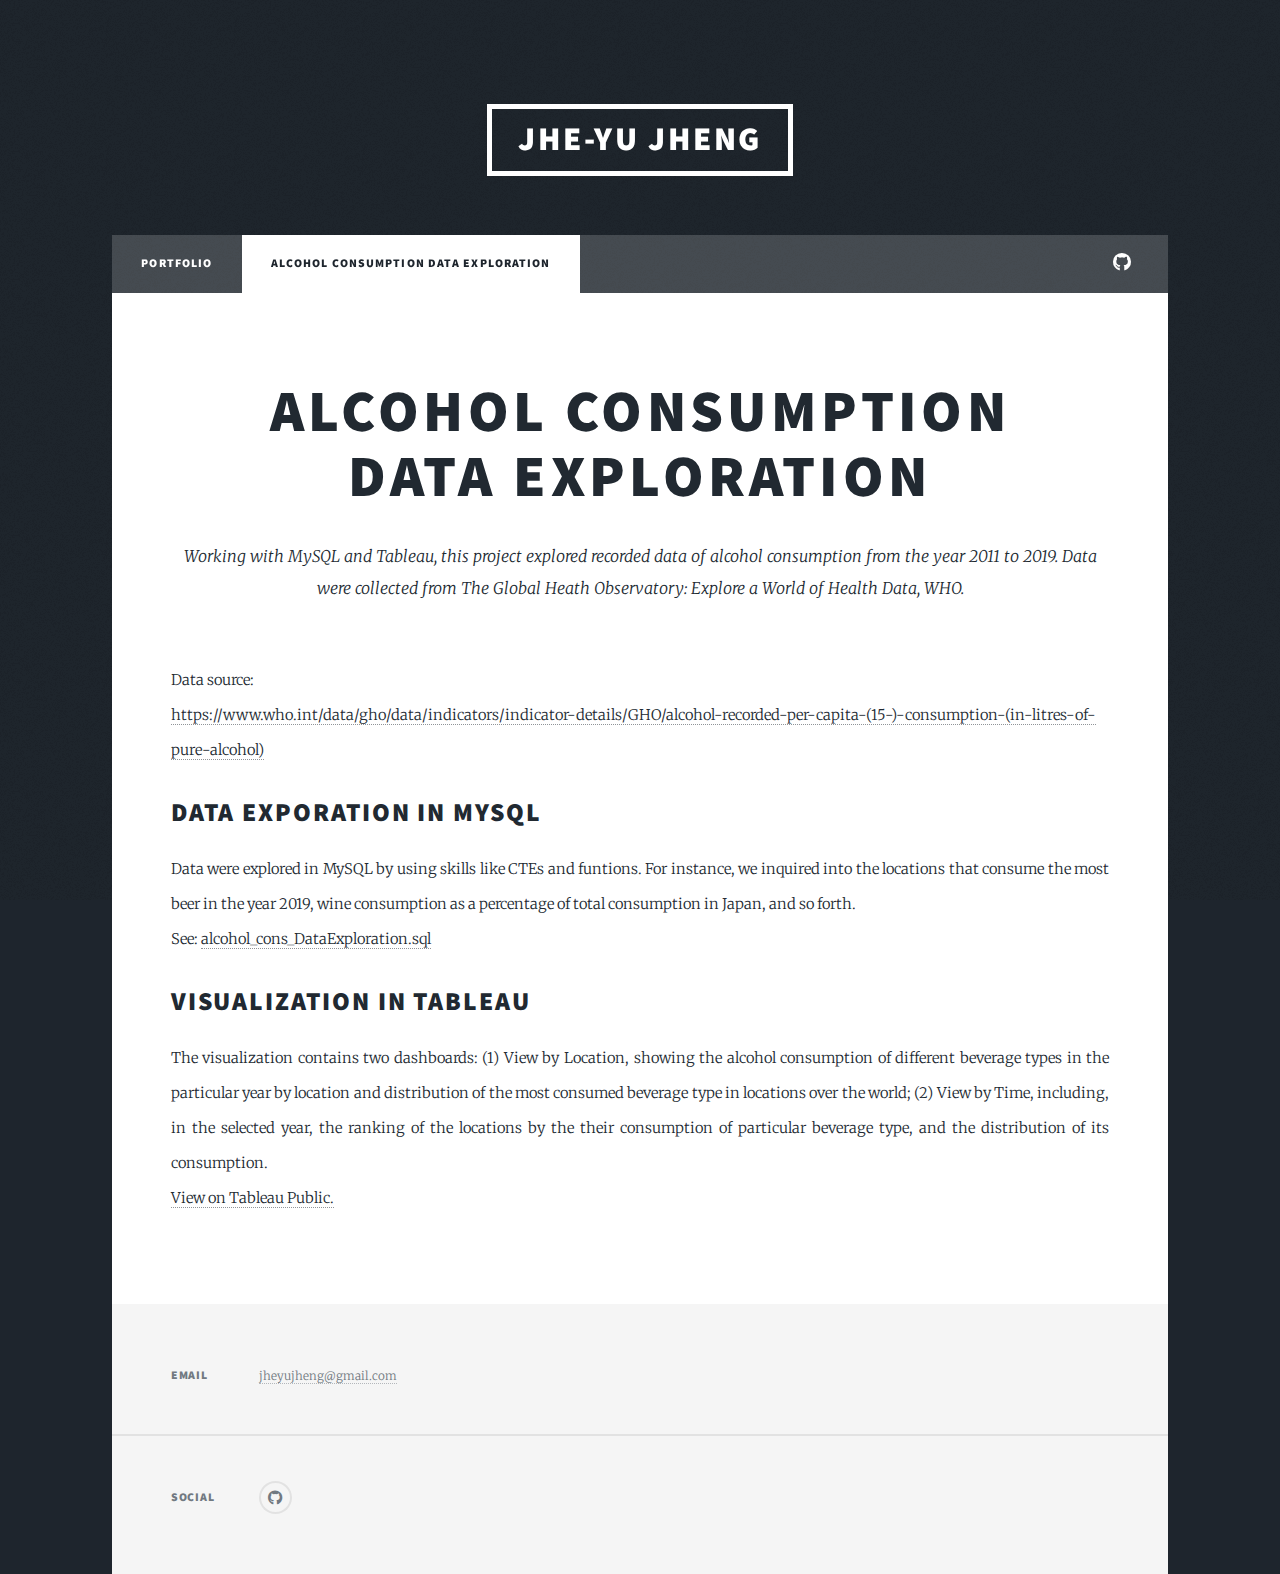
==== alcohol_cons.html @ 14461695 "Add files via upload" ====
<!DOCTYPE HTML>
<!--
	Massively by HTML5 UP
	html5up.net | @ajlkn
	Free for personal and commercial use under the CCA 3.0 license (html5up.net/license)
-->
<html>
	<head>
		<title>Alcohol Consumption Data Exploration</title>
		<meta charset="utf-8" />
		<meta name="viewport" content="width=device-width, initial-scale=1, user-scalable=no" />
		<link rel="stylesheet" href="assets/css/main.css" />
		<noscript><link rel="stylesheet" href="assets/css/noscript.css" /></noscript>
	</head>
	<body class="is-preload">

		<!-- Wrapper -->
			<div id="wrapper">

				<!-- Header -->
					<header id="header">
						<a href="index.html" class="logo">Jhe-Yu Jheng</a>
					</header>

				<!-- Nav -->
					<nav id="nav">
						<ul class="links">
							<li><a href="index.html">Portfolio</a></li>
							<li class="active"><a>Alcohol Consumption Data Exploration</a></li>
						</ul>
						<ul class="icons">
							<li><a href="https://github.com/JerryJheng" class="icon brands fa-github"><span class="label">GitHub</span></a></li>
						</ul>
					</nav>

				<!-- Main -->
					<div id="main">

						<!-- Post -->
							<section class="post">
								<header class="major">
									<h1>Alcohol Consumption<br />
									Data Exploration</h1>
									<p>Working with MySQL and Tableau, this project explored recorded data of alcohol consumption from the year 2011 to 2019.
										Data were collected from The Global Heath Observatory: Explore a World of Health Data, WHO.
									</p>
								</header>
<!-- 								<div class="image main"><img src="images/alcohol_cons/tfla.jpg" alt="" /></div> -->
								<p>
								Data source:<br/> <a href="https://www.who.int/data/gho/data/indicators/indicator-details/GHO/alcohol-recorded-per-capita-(15-)-consumption-(in-litres-of-pure-alcohol)">https://www.who.int/data/gho/data/indicators/indicator-details/GHO/alcohol-recorded-per-capita-(15-)-consumption-(in-litres-of-pure-alcohol)</a></p>
								<h2>Data Exporation in MySQL</h2>
								<p>Data were explored in MySQL by using skills like CTEs and funtions.
									For instance, we inquired into the locations that consume the most beer in the year 2019,
									wine consumption as a percentage of total consumption in Japan, and so forth.<br/>
									See: <a href="https://github.com/JerryJheng/portfolio/blob/main/alcohol_cons_DataExploration.sql">alcohol_cons_DataExploration.sql</a></p>
								<h2>Visualization in Tableau</h2>
								<p>The visualization contains two dashboards: (1) View by Location, showing the alcohol consumption of different beverage types in the particular year by location and distribution of the most consumed beverage type in locations over the world; (2) View by Time, including, in the selected year, the ranking of the locations by the their consumption of particular beverage type, and the distribution of its consumption.<br/>
								<a href="https://public.tableau.com/views/AlcoholConsumptionDataExploration/AlcoholConsumptionByLocation?:language=zh-TW&:display_count=n&:origin=viz_share_link">View on Tableau Public.</a></p>
									
								<div class='tableauPlaceholder' id='viz1659252611227' style='position: relative'><noscript><a href='#'><img alt='    Alcohol, Total per Capita Consumption (in litres of pure alcohol) By Location ' src='https:&#47;&#47;public.tableau.com&#47;static&#47;images&#47;Al&#47;AlcoholConsumptionDataExploration&#47;AlcoholConsumptionByLocation&#47;1_rss.png' style='border: none' /></a></noscript><object class='tableauViz'  style='display:none;'><param name='host_url' value='https%3A%2F%2Fpublic.tableau.com%2F' /> <param name='embed_code_version' value='3' /> <param name='site_root' value='' /><param name='name' value='AlcoholConsumptionDataExploration&#47;AlcoholConsumptionByLocation' /><param name='tabs' value='no' /><param name='toolbar' value='yes' /><param name='static_image' value='https:&#47;&#47;public.tableau.com&#47;static&#47;images&#47;Al&#47;AlcoholConsumptionDataExploration&#47;AlcoholConsumptionByLocation&#47;1.png' /> <param name='animate_transition' value='yes' /><param name='display_static_image' value='yes' /><param name='display_spinner' value='yes' /><param name='display_overlay' value='yes' /><param name='display_count' value='yes' /><param name='language' value='zh-TW' /></object></div>                <script type='text/javascript'>                    var divElement = document.getElementById('viz1659252611227');                    var vizElement = divElement.getElementsByTagName('object')[0];                    vizElement.style.width='100%';vizElement.style.height=(divElement.offsetWidth*0.75)+'px';                    var scriptElement = document.createElement('script');                    scriptElement.src = 'https://public.tableau.com/javascripts/api/viz_v1.js';                    vizElement.parentNode.insertBefore(scriptElement, vizElement);                </script>
									
							</section>

					</div>

				<!-- Footer -->
					<footer id="footer">
						<section class="split contact">
							<section>
								<h3>Email</h3>
								<p><a>jheyujheng@gmail.com</a></p>
							</section>
							<section>
								<h3>Social</h3>
								<ul class="icons alt">
									<li><a href="https://github.com/JerryJheng" class="icon brands alt fa-github"><span class="label">GitHub</span></a></li>
								</ul>
							</section>
						</section>
					</footer>

				<!-- Copyright -->
<!-- 					<div id="copyright">
						<ul><li>&copy; Untitled</li><li>Design: <a href="https://html5up.net">HTML5 UP</a></li></ul>
					</div> -->

			</div>

		<!-- Scripts -->
			<script src="assets/js/jquery.min.js"></script>
			<script src="assets/js/jquery.scrollex.min.js"></script>
			<script src="assets/js/jquery.scrolly.min.js"></script>
			<script src="assets/js/browser.min.js"></script>
			<script src="assets/js/breakpoints.min.js"></script>
			<script src="assets/js/util.js"></script>
			<script src="assets/js/main.js"></script>

	</body>
</html>
---- assets/css/main.css ----
@import url(fontawesome-all.min.css);
@import url("https://fonts.googleapis.com/css?family=Merriweather:300,700,300italic,700italic|Source+Sans+Pro:900");

/*
	Massively by HTML5 UP
	html5up.net | @ajlkn
	Free for personal and commercial use under the CCA 3.0 license (html5up.net/license)
*/

html, body, div, span, applet, object,
iframe, h1, h2, h3, h4, h5, h6, p, blockquote,
pre, a, abbr, acronym, address, big, cite,
code, del, dfn, em, img, ins, kbd, q, s, samp,
small, strike, strong, sub, sup, tt, var, b,
u, i, center, dl, dt, dd, ol, ul, li, fieldset,
form, label, legend, table, caption, tbody,
tfoot, thead, tr, th, td, article, aside,
canvas, details, embed, figure, figcaption,
footer, header, hgroup, menu, nav, output, ruby,
section, summary, time, mark, audio, video {
	margin: 0;
	padding: 0;
	border: 0;
	font-size: 100%;
	font: inherit;
	vertical-align: baseline;}

article, aside, details, figcaption, figure,
footer, header, hgroup, menu, nav, section {
	display: block;}

body {
	line-height: 1;
}

ol, ul {
	list-style: none;
}

blockquote, q {
	quotes: none;
}

	blockquote:before, blockquote:after, q:before, q:after {
		content: '';
		content: none;
	}

table {
	border-collapse: collapse;
	border-spacing: 0;
}

body {
	-webkit-text-size-adjust: none;
}

mark {
	background-color: transparent;
	color: inherit;
}

input::-moz-focus-inner {
	border: 0;
	padding: 0;
}

input, select, textarea {
	-moz-appearance: none;
	-webkit-appearance: none;
	-ms-appearance: none;
	appearance: none;
}

/* Basic */

	@-ms-viewport {
		width: device-width;
	}

	body {
		-ms-overflow-style: scrollbar;
	}

	@media screen and (max-width: 480px) {

		html, body {
			min-width: 320px;
		}

	}

	html {
		box-sizing: border-box;
	}

	*, *:before, *:after {
		box-sizing: inherit;
	}

	body {
		background-color: #1e252d;
	}

		body.is-preload *, body.is-preload *:before, body.is-preload *:after {
			-moz-animation: none !important;
			-webkit-animation: none !important;
			-ms-animation: none !important;
			animation: none !important;
			-moz-transition: none !important;
			-webkit-transition: none !important;
			-ms-transition: none !important;
			transition: none !important;
		}

/* Type */

	html {
		font-size: 16pt;
	}

		@media screen and (max-width: 1680px) {

			html {
				font-size: 12pt;
			}

		}

		@media screen and (max-width: 1280px) {

			html {
				font-size: 11pt;
			}

		}

		@media screen and (max-width: 360px) {

			html {
				font-size: 10pt;
			}

		}

	body {
		color: #212931;
	}

	body, input, select, textarea {
		font-family: "Merriweather", Georgia, serif;
		font-weight: 300;
		font-size: 1rem;
		line-height: 2.375;
	}

	a {
		-moz-transition: color 0.2s ease-in-out, background-color 0.2s ease-in-out, border-color 0.2s ease-in-out, box-shadow 0.2s ease-in-out;
		-webkit-transition: color 0.2s ease-in-out, background-color 0.2s ease-in-out, border-color 0.2s ease-in-out, box-shadow 0.2s ease-in-out;
		-ms-transition: color 0.2s ease-in-out, background-color 0.2s ease-in-out, border-color 0.2s ease-in-out, box-shadow 0.2s ease-in-out;
		transition: color 0.2s ease-in-out, background-color 0.2s ease-in-out, border-color 0.2s ease-in-out, box-shadow 0.2s ease-in-out;
		border-bottom: dotted 1px;
		text-decoration: none;
	}

		a:hover {
			border-bottom-color: transparent;
		}

	strong, b {
		font-weight: 600;
	}

	em, i {
		font-style: italic;
	}

	p {
		text-align: justify;
		margin: 0 0 2rem 0;
	}

	h1, h2, h3, h4, h5, h6 {
		font-family: "Source Sans Pro", Helvetica, sans-serif;
		font-weight: 900;
		line-height: 1.5;
		letter-spacing: 0.075em;
		text-transform: uppercase;
		margin: 0 0 1rem 0;
	}

		h1 a, h2 a, h3 a, h4 a, h5 a, h6 a {
			border-bottom: 0;
			color: inherit;
			text-decoration: none;
		}

	h1 {
		font-size: 4rem;
		line-height: 1.1;
		margin: 0 0 2rem 0;
	}

	h2 {
		font-size: 1.75rem;
		line-height: 1.3;
		margin: 0 0 1.5rem 0;
	}

	h3 {
		font-size: 1.25rem;
		margin: 0 0 1.5rem 0;
	}

	h4 {
		font-size: 1rem;
	}

	h5 {
		font-size: 0.9rem;
	}

	h6 {
		font-size: 0.8rem;
	}

	sub {
		font-size: 0.8rem;
		position: relative;
		top: 0.5rem;
	}

	sup {
		font-size: 0.8rem;
		position: relative;
		top: -0.5rem;
	}

	blockquote {
		border-left: solid 4px;
		font-style: italic;
		margin: 0 0 2rem 0;
		padding: 0.5rem 0 0.5rem 2rem;
	}

	code {
		border: solid 2px;
		font-family: "Courier New", monospace;
		font-size: 0.9rem;
		margin: 0 0.25rem;
		padding: 0.25rem 0.65rem;
	}

	pre {
		-webkit-overflow-scrolling: touch;
		font-family: "Courier New", monospace;
		font-size: 0.9rem;
		margin: 0 0 2rem 0;
	}

		pre code {
			display: block;
			line-height: 1.75;
			padding: 1rem 1.5rem;
			overflow-x: auto;
		}

	hr {
		border: 0;
		border-bottom: solid 2px;
		margin: 3rem 0;
	}

		hr.major {
			margin: 5rem 0;
		}

	.align-left {
		text-align: left;
	}

	.align-center {
		text-align: center;
	}

	.align-right {
		text-align: right;
	}

	input, select, textarea {
		color: #212931;
	}

	a {
		color: #212931;
		border-bottom-color: rgba(33, 41, 49, 0.5);
	}

		a:hover {
			border-bottom-color: transparent;
			color: #18bfef !important;
		}

	strong, b {
		color: #212931;
	}

	h1, h2, h3, h4, h5, h6 {
		color: #212931;
	}

	blockquote {
		border-left-color: #eeeeee;
	}

	code {
		background: rgba(220, 220, 220, 0.25);
		border-color: #eeeeee;
	}

	hr {
		border-bottom-color: #eeeeee;
	}

/* Row */

	.row {
		display: flex;
		flex-wrap: wrap;
		box-sizing: border-box;
		align-items: stretch;
	}

		.row > * {
			box-sizing: border-box;
		}

		.row.gtr-uniform > * > :last-child {
			margin-bottom: 0;
		}

		.row.aln-left {
			justify-content: flex-start;
		}

		.row.aln-center {
			justify-content: center;
		}

		.row.aln-right {
			justify-content: flex-end;
		}

		.row.aln-top {
			align-items: flex-start;
		}

		.row.aln-middle {
			align-items: center;
		}

		.row.aln-bottom {
			align-items: flex-end;
		}

		.row > .imp {
			order: -1;
		}

		.row > .col-1 {
			width: 8.33333%;
		}

		.row > .off-1 {
			margin-left: 8.33333%;
		}

		.row > .col-2 {
			width: 16.66667%;
		}

		.row > .off-2 {
			margin-left: 16.66667%;
		}

		.row > .col-3 {
			width: 25%;
		}

		.row > .off-3 {
			margin-left: 25%;
		}

		.row > .col-4 {
			width: 33.33333%;
		}

		.row > .off-4 {
			margin-left: 33.33333%;
		}

		.row > .col-5 {
			width: 41.66667%;
		}

		.row > .off-5 {
			margin-left: 41.66667%;
		}

		.row > .col-6 {
			width: 50%;
		}

		.row > .off-6 {
			margin-left: 50%;
		}

		.row > .col-7 {
			width: 58.33333%;
		}

		.row > .off-7 {
			margin-left: 58.33333%;
		}

		.row > .col-8 {
			width: 66.66667%;
		}

		.row > .off-8 {
			margin-left: 66.66667%;
		}

		.row > .col-9 {
			width: 75%;
		}

		.row > .off-9 {
			margin-left: 75%;
		}

		.row > .col-10 {
			width: 83.33333%;
		}

		.row > .off-10 {
			margin-left: 83.33333%;
		}

		.row > .col-11 {
			width: 91.66667%;
		}

		.row > .off-11 {
			margin-left: 91.66667%;
		}

		.row > .col-12 {
			width: 100%;
		}

		.row > .off-12 {
			margin-left: 100%;
		}

		.row.gtr-0 {
			margin-top: 0;
			margin-left: 0rem;
		}

			.row.gtr-0 > * {
				padding: 0 0 0 0rem;
			}

			.row.gtr-0.gtr-uniform {
				margin-top: 0rem;
			}

				.row.gtr-0.gtr-uniform > * {
					padding-top: 0rem;
				}

		.row.gtr-25 {
			margin-top: 0;
			margin-left: -0.375rem;
		}

			.row.gtr-25 > * {
				padding: 0 0 0 0.375rem;
			}

			.row.gtr-25.gtr-uniform {
				margin-top: -0.375rem;
			}

				.row.gtr-25.gtr-uniform > * {
					padding-top: 0.375rem;
				}

		.row.gtr-50 {
			margin-top: 0;
			margin-left: -0.75rem;
		}

			.row.gtr-50 > * {
				padding: 0 0 0 0.75rem;
			}

			.row.gtr-50.gtr-uniform {
				margin-top: -0.75rem;
			}

				.row.gtr-50.gtr-uniform > * {
					padding-top: 0.75rem;
				}

		.row {
			margin-top: 0;
			margin-left: -1.5rem;
		}

			.row > * {
				padding: 0 0 0 1.5rem;
			}

			.row.gtr-uniform {
				margin-top: -1.5rem;
			}

				.row.gtr-uniform > * {
					padding-top: 1.5rem;
				}

		.row.gtr-150 {
			margin-top: 0;
			margin-left: -2.25rem;
		}

			.row.gtr-150 > * {
				padding: 0 0 0 2.25rem;
			}

			.row.gtr-150.gtr-uniform {
				margin-top: -2.25rem;
			}

				.row.gtr-150.gtr-uniform > * {
					padding-top: 2.25rem;
				}

		.row.gtr-200 {
			margin-top: 0;
			margin-left: -3rem;
		}

			.row.gtr-200 > * {
				padding: 0 0 0 3rem;
			}

			.row.gtr-200.gtr-uniform {
				margin-top: -3rem;
			}

				.row.gtr-200.gtr-uniform > * {
					padding-top: 3rem;
				}

		@media screen and (max-width: 1680px) {

			.row {
				display: flex;
				flex-wrap: wrap;
				box-sizing: border-box;
				align-items: stretch;
			}

				.row > * {
					box-sizing: border-box;
				}

				.row.gtr-uniform > * > :last-child {
					margin-bottom: 0;
				}

				.row.aln-left {
					justify-content: flex-start;
				}

				.row.aln-center {
					justify-content: center;
				}

				.row.aln-right {
					justify-content: flex-end;
				}

				.row.aln-top {
					align-items: flex-start;
				}

				.row.aln-middle {
					align-items: center;
				}

				.row.aln-bottom {
					align-items: flex-end;
				}

				.row > .imp-xlarge {
					order: -1;
				}

				.row > .col-1-xlarge {
					width: 8.33333%;
				}

				.row > .off-1-xlarge {
					margin-left: 8.33333%;
				}

				.row > .col-2-xlarge {
					width: 16.66667%;
				}

				.row > .off-2-xlarge {
					margin-left: 16.66667%;
				}

				.row > .col-3-xlarge {
					width: 25%;
				}

				.row > .off-3-xlarge {
					margin-left: 25%;
				}

				.row > .col-4-xlarge {
					width: 33.33333%;
				}

				.row > .off-4-xlarge {
					margin-left: 33.33333%;
				}

				.row > .col-5-xlarge {
					width: 41.66667%;
				}

				.row > .off-5-xlarge {
					margin-left: 41.66667%;
				}

				.row > .col-6-xlarge {
					width: 50%;
				}

				.row > .off-6-xlarge {
					margin-left: 50%;
				}

				.row > .col-7-xlarge {
					width: 58.33333%;
				}

				.row > .off-7-xlarge {
					margin-left: 58.33333%;
				}

				.row > .col-8-xlarge {
					width: 66.66667%;
				}

				.row > .off-8-xlarge {
					margin-left: 66.66667%;
				}

				.row > .col-9-xlarge {
					width: 75%;
				}

				.row > .off-9-xlarge {
					margin-left: 75%;
				}

				.row > .col-10-xlarge {
					width: 83.33333%;
				}

				.row > .off-10-xlarge {
					margin-left: 83.33333%;
				}

				.row > .col-11-xlarge {
					width: 91.66667%;
				}

				.row > .off-11-xlarge {
					margin-left: 91.66667%;
				}

				.row > .col-12-xlarge {
					width: 100%;
				}

				.row > .off-12-xlarge {
					margin-left: 100%;
				}

				.row.gtr-0 {
					margin-top: 0;
					margin-left: 0rem;
				}

					.row.gtr-0 > * {
						padding: 0 0 0 0rem;
					}

					.row.gtr-0.gtr-uniform {
						margin-top: 0rem;
					}

						.row.gtr-0.gtr-uniform > * {
							padding-top: 0rem;
						}

				.row.gtr-25 {
					margin-top: 0;
					margin-left: -0.375rem;
				}

					.row.gtr-25 > * {
						padding: 0 0 0 0.375rem;
					}

					.row.gtr-25.gtr-uniform {
						margin-top: -0.375rem;
					}

						.row.gtr-25.gtr-uniform > * {
							padding-top: 0.375rem;
						}

				.row.gtr-50 {
					margin-top: 0;
					margin-left: -0.75rem;
				}

					.row.gtr-50 > * {
						padding: 0 0 0 0.75rem;
					}

					.row.gtr-50.gtr-uniform {
						margin-top: -0.75rem;
					}

						.row.gtr-50.gtr-uniform > * {
							padding-top: 0.75rem;
						}

				.row {
					margin-top: 0;
					margin-left: -1.5rem;
				}

					.row > * {
						padding: 0 0 0 1.5rem;
					}

					.row.gtr-uniform {
						margin-top: -1.5rem;
					}

						.row.gtr-uniform > * {
							padding-top: 1.5rem;
						}

				.row.gtr-150 {
					margin-top: 0;
					margin-left: -2.25rem;
				}

					.row.gtr-150 > * {
						padding: 0 0 0 2.25rem;
					}

					.row.gtr-150.gtr-uniform {
						margin-top: -2.25rem;
					}

						.row.gtr-150.gtr-uniform > * {
							padding-top: 2.25rem;
						}

				.row.gtr-200 {
					margin-top: 0;
					margin-left: -3rem;
				}

					.row.gtr-200 > * {
						padding: 0 0 0 3rem;
					}

					.row.gtr-200.gtr-uniform {
						margin-top: -3rem;
					}

						.row.gtr-200.gtr-uniform > * {
							padding-top: 3rem;
						}

		}

		@media screen and (max-width: 1280px) {

			.row {
				display: flex;
				flex-wrap: wrap;
				box-sizing: border-box;
				align-items: stretch;
			}

				.row > * {
					box-sizing: border-box;
				}

				.row.gtr-uniform > * > :last-child {
					margin-bottom: 0;
				}

				.row.aln-left {
					justify-content: flex-start;
				}

				.row.aln-center {
					justify-content: center;
				}

				.row.aln-right {
					justify-content: flex-end;
				}

				.row.aln-top {
					align-items: flex-start;
				}

				.row.aln-middle {
					align-items: center;
				}

				.row.aln-bottom {
					align-items: flex-end;
				}

				.row > .imp-large {
					order: -1;
				}

				.row > .col-1-large {
					width: 8.33333%;
				}

				.row > .off-1-large {
					margin-left: 8.33333%;
				}

				.row > .col-2-large {
					width: 16.66667%;
				}

				.row > .off-2-large {
					margin-left: 16.66667%;
				}

				.row > .col-3-large {
					width: 25%;
				}

				.row > .off-3-large {
					margin-left: 25%;
				}

				.row > .col-4-large {
					width: 33.33333%;
				}

				.row > .off-4-large {
					margin-left: 33.33333%;
				}

				.row > .col-5-large {
					width: 41.66667%;
				}

				.row > .off-5-large {
					margin-left: 41.66667%;
				}

				.row > .col-6-large {
					width: 50%;
				}

				.row > .off-6-large {
					margin-left: 50%;
				}

				.row > .col-7-large {
					width: 58.33333%;
				}

				.row > .off-7-large {
					margin-left: 58.33333%;
				}

				.row > .col-8-large {
					width: 66.66667%;
				}

				.row > .off-8-large {
					margin-left: 66.66667%;
				}

				.row > .col-9-large {
					width: 75%;
				}

				.row > .off-9-large {
					margin-left: 75%;
				}

				.row > .col-10-large {
					width: 83.33333%;
				}

				.row > .off-10-large {
					margin-left: 83.33333%;
				}

				.row > .col-11-large {
					width: 91.66667%;
				}

				.row > .off-11-large {
					margin-left: 91.66667%;
				}

				.row > .col-12-large {
					width: 100%;
				}

				.row > .off-12-large {
					margin-left: 100%;
				}

				.row.gtr-0 {
					margin-top: 0;
					margin-left: 0rem;
				}

					.row.gtr-0 > * {
						padding: 0 0 0 0rem;
					}

					.row.gtr-0.gtr-uniform {
						margin-top: 0rem;
					}

						.row.gtr-0.gtr-uniform > * {
							padding-top: 0rem;
						}

				.row.gtr-25 {
					margin-top: 0;
					margin-left: -0.375rem;
				}

					.row.gtr-25 > * {
						padding: 0 0 0 0.375rem;
					}

					.row.gtr-25.gtr-uniform {
						margin-top: -0.375rem;
					}

						.row.gtr-25.gtr-uniform > * {
							padding-top: 0.375rem;
						}

				.row.gtr-50 {
					margin-top: 0;
					margin-left: -0.75rem;
				}

					.row.gtr-50 > * {
						padding: 0 0 0 0.75rem;
					}

					.row.gtr-50.gtr-uniform {
						margin-top: -0.75rem;
					}

						.row.gtr-50.gtr-uniform > * {
							padding-top: 0.75rem;
						}

				.row {
					margin-top: 0;
					margin-left: -1.5rem;
				}

					.row > * {
						padding: 0 0 0 1.5rem;
					}

					.row.gtr-uniform {
						margin-top: -1.5rem;
					}

						.row.gtr-uniform > * {
							padding-top: 1.5rem;
						}

				.row.gtr-150 {
					margin-top: 0;
					margin-left: -2.25rem;
				}

					.row.gtr-150 > * {
						padding: 0 0 0 2.25rem;
					}

					.row.gtr-150.gtr-uniform {
						margin-top: -2.25rem;
					}

						.row.gtr-150.gtr-uniform > * {
							padding-top: 2.25rem;
						}

				.row.gtr-200 {
					margin-top: 0;
					margin-left: -3rem;
				}

					.row.gtr-200 > * {
						padding: 0 0 0 3rem;
					}

					.row.gtr-200.gtr-uniform {
						margin-top: -3rem;
					}

						.row.gtr-200.gtr-uniform > * {
							padding-top: 3rem;
						}

		}

		@media screen and (max-width: 980px) {

			.row {
				display: flex;
				flex-wrap: wrap;
				box-sizing: border-box;
				align-items: stretch;
			}

				.row > * {
					box-sizing: border-box;
				}

				.row.gtr-uniform > * > :last-child {
					margin-bottom: 0;
				}

				.row.aln-left {
					justify-content: flex-start;
				}

				.row.aln-center {
					justify-content: center;
				}

				.row.aln-right {
					justify-content: flex-end;
				}

				.row.aln-top {
					align-items: flex-start;
				}

				.row.aln-middle {
					align-items: center;
				}

				.row.aln-bottom {
					align-items: flex-end;
				}

				.row > .imp-medium {
					order: -1;
				}

				.row > .col-1-medium {
					width: 8.33333%;
				}

				.row > .off-1-medium {
					margin-left: 8.33333%;
				}

				.row > .col-2-medium {
					width: 16.66667%;
				}

				.row > .off-2-medium {
					margin-left: 16.66667%;
				}

				.row > .col-3-medium {
					width: 25%;
				}

				.row > .off-3-medium {
					margin-left: 25%;
				}

				.row > .col-4-medium {
					width: 33.33333%;
				}

				.row > .off-4-medium {
					margin-left: 33.33333%;
				}

				.row > .col-5-medium {
					width: 41.66667%;
				}

				.row > .off-5-medium {
					margin-left: 41.66667%;
				}

				.row > .col-6-medium {
					width: 50%;
				}

				.row > .off-6-medium {
					margin-left: 50%;
				}

				.row > .col-7-medium {
					width: 58.33333%;
				}

				.row > .off-7-medium {
					margin-left: 58.33333%;
				}

				.row > .col-8-medium {
					width: 66.66667%;
				}

				.row > .off-8-medium {
					margin-left: 66.66667%;
				}

				.row > .col-9-medium {
					width: 75%;
				}

				.row > .off-9-medium {
					margin-left: 75%;
				}

				.row > .col-10-medium {
					width: 83.33333%;
				}

				.row > .off-10-medium {
					margin-left: 83.33333%;
				}

				.row > .col-11-medium {
					width: 91.66667%;
				}

				.row > .off-11-medium {
					margin-left: 91.66667%;
				}

				.row > .col-12-medium {
					width: 100%;
				}

				.row > .off-12-medium {
					margin-left: 100%;
				}

				.row.gtr-0 {
					margin-top: 0;
					margin-left: 0rem;
				}

					.row.gtr-0 > * {
						padding: 0 0 0 0rem;
					}

					.row.gtr-0.gtr-uniform {
						margin-top: 0rem;
					}

						.row.gtr-0.gtr-uniform > * {
							padding-top: 0rem;
						}

				.row.gtr-25 {
					margin-top: 0;
					margin-left: -0.375rem;
				}

					.row.gtr-25 > * {
						padding: 0 0 0 0.375rem;
					}

					.row.gtr-25.gtr-uniform {
						margin-top: -0.375rem;
					}

						.row.gtr-25.gtr-uniform > * {
							padding-top: 0.375rem;
						}

				.row.gtr-50 {
					margin-top: 0;
					margin-left: -0.75rem;
				}

					.row.gtr-50 > * {
						padding: 0 0 0 0.75rem;
					}

					.row.gtr-50.gtr-uniform {
						margin-top: -0.75rem;
					}

						.row.gtr-50.gtr-uniform > * {
							padding-top: 0.75rem;
						}

				.row {
					margin-top: 0;
					margin-left: -1.5rem;
				}

					.row > * {
						padding: 0 0 0 1.5rem;
					}

					.row.gtr-uniform {
						margin-top: -1.5rem;
					}

						.row.gtr-uniform > * {
							padding-top: 1.5rem;
						}

				.row.gtr-150 {
					margin-top: 0;
					margin-left: -2.25rem;
				}

					.row.gtr-150 > * {
						padding: 0 0 0 2.25rem;
					}

					.row.gtr-150.gtr-uniform {
						margin-top: -2.25rem;
					}

						.row.gtr-150.gtr-uniform > * {
							padding-top: 2.25rem;
						}

				.row.gtr-200 {
					margin-top: 0;
					margin-left: -3rem;
				}

					.row.gtr-200 > * {
						padding: 0 0 0 3rem;
					}

					.row.gtr-200.gtr-uniform {
						margin-top: -3rem;
					}

						.row.gtr-200.gtr-uniform > * {
							padding-top: 3rem;
						}

		}

		@media screen and (max-width: 736px) {

			.row {
				display: flex;
				flex-wrap: wrap;
				box-sizing: border-box;
				align-items: stretch;
			}

				.row > * {
					box-sizing: border-box;
				}

				.row.gtr-uniform > * > :last-child {
					margin-bottom: 0;
				}

				.row.aln-left {
					justify-content: flex-start;
				}

				.row.aln-center {
					justify-content: center;
				}

				.row.aln-right {
					justify-content: flex-end;
				}

				.row.aln-top {
					align-items: flex-start;
				}

				.row.aln-middle {
					align-items: center;
				}

				.row.aln-bottom {
					align-items: flex-end;
				}

				.row > .imp-small {
					order: -1;
				}

				.row > .col-1-small {
					width: 8.33333%;
				}

				.row > .off-1-small {
					margin-left: 8.33333%;
				}

				.row > .col-2-small {
					width: 16.66667%;
				}

				.row > .off-2-small {
					margin-left: 16.66667%;
				}

				.row > .col-3-small {
					width: 25%;
				}

				.row > .off-3-small {
					margin-left: 25%;
				}

				.row > .col-4-small {
					width: 33.33333%;
				}

				.row > .off-4-small {
					margin-left: 33.33333%;
				}

				.row > .col-5-small {
					width: 41.66667%;
				}

				.row > .off-5-small {
					margin-left: 41.66667%;
				}

				.row > .col-6-small {
					width: 50%;
				}

				.row > .off-6-small {
					margin-left: 50%;
				}

				.row > .col-7-small {
					width: 58.33333%;
				}

				.row > .off-7-small {
					margin-left: 58.33333%;
				}

				.row > .col-8-small {
					width: 66.66667%;
				}

				.row > .off-8-small {
					margin-left: 66.66667%;
				}

				.row > .col-9-small {
					width: 75%;
				}

				.row > .off-9-small {
					margin-left: 75%;
				}

				.row > .col-10-small {
					width: 83.33333%;
				}

				.row > .off-10-small {
					margin-left: 83.33333%;
				}

				.row > .col-11-small {
					width: 91.66667%;
				}

				.row > .off-11-small {
					margin-left: 91.66667%;
				}

				.row > .col-12-small {
					width: 100%;
				}

				.row > .off-12-small {
					margin-left: 100%;
				}

				.row.gtr-0 {
					margin-top: 0;
					margin-left: 0rem;
				}

					.row.gtr-0 > * {
						padding: 0 0 0 0rem;
					}

					.row.gtr-0.gtr-uniform {
						margin-top: 0rem;
					}

						.row.gtr-0.gtr-uniform > * {
							padding-top: 0rem;
						}

				.row.gtr-25 {
					margin-top: 0;
					margin-left: -0.375rem;
				}

					.row.gtr-25 > * {
						padding: 0 0 0 0.375rem;
					}

					.row.gtr-25.gtr-uniform {
						margin-top: -0.375rem;
					}

						.row.gtr-25.gtr-uniform > * {
							padding-top: 0.375rem;
						}

				.row.gtr-50 {
					margin-top: 0;
					margin-left: -0.75rem;
				}

					.row.gtr-50 > * {
						padding: 0 0 0 0.75rem;
					}

					.row.gtr-50.gtr-uniform {
						margin-top: -0.75rem;
					}

						.row.gtr-50.gtr-uniform > * {
							padding-top: 0.75rem;
						}

				.row {
					margin-top: 0;
					margin-left: -1.5rem;
				}

					.row > * {
						padding: 0 0 0 1.5rem;
					}

					.row.gtr-uniform {
						margin-top: -1.5rem;
					}

						.row.gtr-uniform > * {
							padding-top: 1.5rem;
						}

				.row.gtr-150 {
					margin-top: 0;
					margin-left: -2.25rem;
				}

					.row.gtr-150 > * {
						padding: 0 0 0 2.25rem;
					}

					.row.gtr-150.gtr-uniform {
						margin-top: -2.25rem;
					}

						.row.gtr-150.gtr-uniform > * {
							padding-top: 2.25rem;
						}

				.row.gtr-200 {
					margin-top: 0;
					margin-left: -3rem;
				}

					.row.gtr-200 > * {
						padding: 0 0 0 3rem;
					}

					.row.gtr-200.gtr-uniform {
						margin-top: -3rem;
					}

						.row.gtr-200.gtr-uniform > * {
							padding-top: 3rem;
						}

		}

		@media screen and (max-width: 480px) {

			.row {
				display: flex;
				flex-wrap: wrap;
				box-sizing: border-box;
				align-items: stretch;
			}

				.row > * {
					box-sizing: border-box;
				}

				.row.gtr-uniform > * > :last-child {
					margin-bottom: 0;
				}

				.row.aln-left {
					justify-content: flex-start;
				}

				.row.aln-center {
					justify-content: center;
				}

				.row.aln-right {
					justify-content: flex-end;
				}

				.row.aln-top {
					align-items: flex-start;
				}

				.row.aln-middle {
					align-items: center;
				}

				.row.aln-bottom {
					align-items: flex-end;
				}

				.row > .imp-xsmall {
					order: -1;
				}

				.row > .col-1-xsmall {
					width: 8.33333%;
				}

				.row > .off-1-xsmall {
					margin-left: 8.33333%;
				}

				.row > .col-2-xsmall {
					width: 16.66667%;
				}

				.row > .off-2-xsmall {
					margin-left: 16.66667%;
				}

				.row > .col-3-xsmall {
					width: 25%;
				}

				.row > .off-3-xsmall {
					margin-left: 25%;
				}

				.row > .col-4-xsmall {
					width: 33.33333%;
				}

				.row > .off-4-xsmall {
					margin-left: 33.33333%;
				}

				.row > .col-5-xsmall {
					width: 41.66667%;
				}

				.row > .off-5-xsmall {
					margin-left: 41.66667%;
				}

				.row > .col-6-xsmall {
					width: 50%;
				}

				.row > .off-6-xsmall {
					margin-left: 50%;
				}

				.row > .col-7-xsmall {
					width: 58.33333%;
				}

				.row > .off-7-xsmall {
					margin-left: 58.33333%;
				}

				.row > .col-8-xsmall {
					width: 66.66667%;
				}

				.row > .off-8-xsmall {
					margin-left: 66.66667%;
				}

				.row > .col-9-xsmall {
					width: 75%;
				}

				.row > .off-9-xsmall {
					margin-left: 75%;
				}

				.row > .col-10-xsmall {
					width: 83.33333%;
				}

				.row > .off-10-xsmall {
					margin-left: 83.33333%;
				}

				.row > .col-11-xsmall {
					width: 91.66667%;
				}

				.row > .off-11-xsmall {
					margin-left: 91.66667%;
				}

				.row > .col-12-xsmall {
					width: 100%;
				}

				.row > .off-12-xsmall {
					margin-left: 100%;
				}

				.row.gtr-0 {
					margin-top: 0;
					margin-left: 0rem;
				}

					.row.gtr-0 > * {
						padding: 0 0 0 0rem;
					}

					.row.gtr-0.gtr-uniform {
						margin-top: 0rem;
					}

						.row.gtr-0.gtr-uniform > * {
							padding-top: 0rem;
						}

				.row.gtr-25 {
					margin-top: 0;
					margin-left: -0.375rem;
				}

					.row.gtr-25 > * {
						padding: 0 0 0 0.375rem;
					}

					.row.gtr-25.gtr-uniform {
						margin-top: -0.375rem;
					}

						.row.gtr-25.gtr-uniform > * {
							padding-top: 0.375rem;
						}

				.row.gtr-50 {
					margin-top: 0;
					margin-left: -0.75rem;
				}

					.row.gtr-50 > * {
						padding: 0 0 0 0.75rem;
					}

					.row.gtr-50.gtr-uniform {
						margin-top: -0.75rem;
					}

						.row.gtr-50.gtr-uniform > * {
							padding-top: 0.75rem;
						}

				.row {
					margin-top: 0;
					margin-left: -1.5rem;
				}

					.row > * {
						padding: 0 0 0 1.5rem;
					}

					.row.gtr-uniform {
						margin-top: -1.5rem;
					}

						.row.gtr-uniform > * {
							padding-top: 1.5rem;
						}

				.row.gtr-150 {
					margin-top: 0;
					margin-left: -2.25rem;
				}

					.row.gtr-150 > * {
						padding: 0 0 0 2.25rem;
					}

					.row.gtr-150.gtr-uniform {
						margin-top: -2.25rem;
					}

						.row.gtr-150.gtr-uniform > * {
							padding-top: 2.25rem;
						}

				.row.gtr-200 {
					margin-top: 0;
					margin-left: -3rem;
				}

					.row.gtr-200 > * {
						padding: 0 0 0 3rem;
					}

					.row.gtr-200.gtr-uniform {
						margin-top: -3rem;
					}

						.row.gtr-200.gtr-uniform > * {
							padding-top: 3rem;
						}

		}

		@media screen and (max-width: 360px) {

			.row {
				display: flex;
				flex-wrap: wrap;
				box-sizing: border-box;
				align-items: stretch;
			}

				.row > * {
					box-sizing: border-box;
				}

				.row.gtr-uniform > * > :last-child {
					margin-bottom: 0;
				}

				.row.aln-left {
					justify-content: flex-start;
				}

				.row.aln-center {
					justify-content: center;
				}

				.row.aln-right {
					justify-content: flex-end;
				}

				.row.aln-top {
					align-items: flex-start;
				}

				.row.aln-middle {
					align-items: center;
				}

				.row.aln-bottom {
					align-items: flex-end;
				}

				.row > .imp-xxsmall {
					order: -1;
				}

				.row > .col-1-xxsmall {
					width: 8.33333%;
				}

				.row > .off-1-xxsmall {
					margin-left: 8.33333%;
				}

				.row > .col-2-xxsmall {
					width: 16.66667%;
				}

				.row > .off-2-xxsmall {
					margin-left: 16.66667%;
				}

				.row > .col-3-xxsmall {
					width: 25%;
				}

				.row > .off-3-xxsmall {
					margin-left: 25%;
				}

				.row > .col-4-xxsmall {
					width: 33.33333%;
				}

				.row > .off-4-xxsmall {
					margin-left: 33.33333%;
				}

				.row > .col-5-xxsmall {
					width: 41.66667%;
				}

				.row > .off-5-xxsmall {
					margin-left: 41.66667%;
				}

				.row > .col-6-xxsmall {
					width: 50%;
				}

				.row > .off-6-xxsmall {
					margin-left: 50%;
				}

				.row > .col-7-xxsmall {
					width: 58.33333%;
				}

				.row > .off-7-xxsmall {
					margin-left: 58.33333%;
				}

				.row > .col-8-xxsmall {
					width: 66.66667%;
				}

				.row > .off-8-xxsmall {
					margin-left: 66.66667%;
				}

				.row > .col-9-xxsmall {
					width: 75%;
				}

				.row > .off-9-xxsmall {
					margin-left: 75%;
				}

				.row > .col-10-xxsmall {
					width: 83.33333%;
				}

				.row > .off-10-xxsmall {
					margin-left: 83.33333%;
				}

				.row > .col-11-xxsmall {
					width: 91.66667%;
				}

				.row > .off-11-xxsmall {
					margin-left: 91.66667%;
				}

				.row > .col-12-xxsmall {
					width: 100%;
				}

				.row > .off-12-xxsmall {
					margin-left: 100%;
				}

				.row.gtr-0 {
					margin-top: 0;
					margin-left: 0rem;
				}

					.row.gtr-0 > * {
						padding: 0 0 0 0rem;
					}

					.row.gtr-0.gtr-uniform {
						margin-top: 0rem;
					}

						.row.gtr-0.gtr-uniform > * {
							padding-top: 0rem;
						}

				.row.gtr-25 {
					margin-top: 0;
					margin-left: -0.375rem;
				}

					.row.gtr-25 > * {
						padding: 0 0 0 0.375rem;
					}

					.row.gtr-25.gtr-uniform {
						margin-top: -0.375rem;
					}

						.row.gtr-25.gtr-uniform > * {
							padding-top: 0.375rem;
						}

				.row.gtr-50 {
					margin-top: 0;
					margin-left: -0.75rem;
				}

					.row.gtr-50 > * {
						padding: 0 0 0 0.75rem;
					}

					.row.gtr-50.gtr-uniform {
						margin-top: -0.75rem;
					}

						.row.gtr-50.gtr-uniform > * {
							padding-top: 0.75rem;
						}

				.row {
					margin-top: 0;
					margin-left: -1.5rem;
				}

					.row > * {
						padding: 0 0 0 1.5rem;
					}

					.row.gtr-uniform {
						margin-top: -1.5rem;
					}

						.row.gtr-uniform > * {
							padding-top: 1.5rem;
						}

				.row.gtr-150 {
					margin-top: 0;
					margin-left: -2.25rem;
				}

					.row.gtr-150 > * {
						padding: 0 0 0 2.25rem;
					}

					.row.gtr-150.gtr-uniform {
						margin-top: -2.25rem;
					}

						.row.gtr-150.gtr-uniform > * {
							padding-top: 2.25rem;
						}

				.row.gtr-200 {
					margin-top: 0;
					margin-left: -3rem;
				}

					.row.gtr-200 > * {
						padding: 0 0 0 3rem;
					}

					.row.gtr-200.gtr-uniform {
						margin-top: -3rem;
					}

						.row.gtr-200.gtr-uniform > * {
							padding-top: 3rem;
						}

		}

/* Box */

	.box {
		border: solid 2px;
		margin-bottom: 2rem;
		padding: 1.5rem;
	}

		.box > :last-child,
		.box > :last-child > :last-child,
		.box > :last-child > :last-child > :last-child {
			margin-bottom: 0;
		}

		.box.alt {
			border: 0;
			border-radius: 0;
			padding: 0;
		}

	.box {
		border-color: #eeeeee;
	}

/* Button */

	input[type="submit"],
	input[type="reset"],
	input[type="button"],
	button,
	.button {
		-moz-appearance: none;
		-webkit-appearance: none;
		-ms-appearance: none;
		appearance: none;
		-moz-transition: background-color 0.2s ease-in-out, box-shadow 0.2s ease-in-out, color 0.2s ease-in-out;
		-webkit-transition: background-color 0.2s ease-in-out, box-shadow 0.2s ease-in-out, color 0.2s ease-in-out;
		-ms-transition: background-color 0.2s ease-in-out, box-shadow 0.2s ease-in-out, color 0.2s ease-in-out;
		transition: background-color 0.2s ease-in-out, box-shadow 0.2s ease-in-out, color 0.2s ease-in-out;
		border: 0;
		border-radius: 0;
		cursor: pointer;
		display: inline-block;
		font-family: "Source Sans Pro", Helvetica, sans-serif;
		font-size: 0.8rem;
		font-weight: 900;
		letter-spacing: 0.075em;
		height: 3rem;
		line-height: 3rem;
		padding: 0 2rem;
		text-align: center;
		text-decoration: none;
		text-transform: uppercase;
		white-space: nowrap;
	}

		input[type="submit"].icon:before,
		input[type="reset"].icon:before,
		input[type="button"].icon:before,
		button.icon:before,
		.button.icon:before {
			margin-right: 0.5rem;
		}

		input[type="submit"].icon.solo,
		input[type="reset"].icon.solo,
		input[type="button"].icon.solo,
		button.icon.solo,
		.button.icon.solo {
			position: relative;
			width: 4rem;
			height: 4rem;
			line-height: 4rem;
			border-radius: 4rem;
			text-indent: 4rem;
			overflow: hidden;
			padding: 0;
			white-space: nowrap;
		}

			input[type="submit"].icon.solo:before,
			input[type="reset"].icon.solo:before,
			input[type="button"].icon.solo:before,
			button.icon.solo:before,
			.button.icon.solo:before {
				position: absolute;
				display: block;
				top: 0;
				left: 0;
				width: inherit;
				height: inherit;
				line-height: inherit;
				font-size: 1.25rem;
				margin-right: 0;
				text-align: center;
				text-indent: 0;
			}

		input[type="submit"].fit,
		input[type="reset"].fit,
		input[type="button"].fit,
		button.fit,
		.button.fit {
			width: 100%;
		}

		input[type="submit"].small,
		input[type="reset"].small,
		input[type="button"].small,
		button.small,
		.button.small {
			font-size: 0.7rem;
			height: 2.5rem;
			line-height: 2.5rem;
			padding: 0 1.5rem;
		}

		input[type="submit"].large,
		input[type="reset"].large,
		input[type="button"].large,
		button.large,
		.button.large {
			font-size: 0.9rem;
			height: 3.5rem;
			line-height: 3.5rem;
			padding: 0 2.75rem;
		}

		@media screen and (max-width: 980px) {

			input[type="submit"],
			input[type="reset"],
			input[type="button"],
			button,
			.button {
				font-size: 0.9rem;
				height: 3.25rem;
				line-height: 3.25rem;
			}

				input[type="submit"].large,
				input[type="reset"].large,
				input[type="button"].large,
				button.large,
				.button.large {
					font-size: 1rem;
					height: 3.75rem;
					line-height: 3.75rem;
				}

		}

		input[type="submit"].disabled, input[type="submit"]:disabled,
		input[type="reset"].disabled,
		input[type="reset"]:disabled,
		input[type="button"].disabled,
		input[type="button"]:disabled,
		button.disabled,
		button:disabled,
		.button.disabled,
		.button:disabled {
			pointer-events: none;
			opacity: 0.25;
		}

	input[type="submit"],
	input[type="reset"],
	input[type="button"],
	button,
	.button {
		background-color: transparent;
		box-shadow: inset 0 0 0 2px #212931;
		color: #212931 !important;
	}

		input[type="submit"]:hover,
		input[type="reset"]:hover,
		input[type="button"]:hover,
		button:hover,
		.button:hover {
			box-shadow: inset 0 0 0 2px #18bfef;
			color: #18bfef !important;
		}

		input[type="submit"].primary,
		input[type="reset"].primary,
		input[type="button"].primary,
		button.primary,
		.button.primary {
			background-color: #212931;
			box-shadow: none;
			color: #ffffff !important;
		}

			input[type="submit"].primary:hover,
			input[type="reset"].primary:hover,
			input[type="button"].primary:hover,
			button.primary:hover,
			.button.primary:hover {
				background-color: #18bfef;
			}

/* Form */

	form {
		margin: 0 0 2rem 0;
	}

		form > :last-child {
			margin-bottom: 0;
		}

		form > .fields {
			display: -moz-flex;
			display: -webkit-flex;
			display: -ms-flex;
			display: flex;
			-moz-flex-wrap: wrap;
			-webkit-flex-wrap: wrap;
			-ms-flex-wrap: wrap;
			flex-wrap: wrap;
			width: calc(100% + 3rem);
			margin: -1.5rem 0 2rem -1.5rem;
		}

			form > .fields > .field {
				-moz-flex-grow: 0;
				-webkit-flex-grow: 0;
				-ms-flex-grow: 0;
				flex-grow: 0;
				-moz-flex-shrink: 0;
				-webkit-flex-shrink: 0;
				-ms-flex-shrink: 0;
				flex-shrink: 0;
				padding: 1.5rem 0 0 1.5rem;
				width: calc(100% - 1.5rem);
			}

				form > .fields > .field.half {
					width: calc(50% - 0.75rem);
				}

				form > .fields > .field.third {
					width: calc(100%/3 - 0.5rem);
				}

				form > .fields > .field.quarter {
					width: calc(25% - 0.375rem);
				}

		@media screen and (max-width: 480px) {

			form > .fields {
				width: calc(100% + 3rem);
				margin: -1.5rem 0 2rem -1.5rem;
			}

				form > .fields > .field {
					padding: 1.5rem 0 0 1.5rem;
					width: calc(100% - 1.5rem);
				}

					form > .fields > .field.half {
						width: calc(100% - 1.5rem);
					}

					form > .fields > .field.third {
						width: calc(100% - 1.5rem);
					}

					form > .fields > .field.quarter {
						width: calc(100% - 1.5rem);
					}

		}

	label {
		display: block;
		font-family: "Source Sans Pro", Helvetica, sans-serif;
		font-weight: 900;
		line-height: 1.5;
		letter-spacing: 0.075em;
		font-size: 0.8rem;
		text-transform: uppercase;
		margin: 0 0 0.75rem 0;
	}

		@media screen and (max-width: 980px) {

			label {
				font-size: 0.9rem;
			}

		}

	input[type="text"],
	input[type="password"],
	input[type="email"],
	select,
	textarea {
		-moz-appearance: none;
		-webkit-appearance: none;
		-ms-appearance: none;
		appearance: none;
		background: transparent;
		border-radius: 0;
		border: solid 2px;
		color: inherit;
		display: block;
		outline: 0;
		padding: 0 1rem;
		text-decoration: none;
		width: 100%;
	}

		input[type="text"]:invalid,
		input[type="password"]:invalid,
		input[type="email"]:invalid,
		select:invalid,
		textarea:invalid {
			box-shadow: none;
		}

	select {
		background-size: 1.25rem;
		background-repeat: no-repeat;
		background-position: calc(100% - 1rem) center;
		height: 3rem;
		padding-right: 3rem;
		text-overflow: ellipsis;
	}

		select:focus::-ms-value {
			background-color: transparent;
		}

		select::-ms-expand {
			display: none;
		}

	input[type="text"],
	input[type="password"],
	input[type="email"],
	select {
		height: 3rem;
	}

	textarea {
		padding: 0.75rem 1rem;
	}

	input[type="checkbox"],
	input[type="radio"] {
		-moz-appearance: none;
		-webkit-appearance: none;
		-ms-appearance: none;
		appearance: none;
		display: block;
		float: left;
		margin-right: -2rem;
		opacity: 0;
		width: 1rem;
		z-index: -1;
	}

		input[type="checkbox"] + label,
		input[type="radio"] + label {
			text-decoration: none;
			cursor: pointer;
			display: inline-block;
			font-size: 1rem;
			letter-spacing: 0;
			font-family: "Merriweather", Georgia, serif;
			text-transform: none;
			font-weight: 300;
			padding-left: 2.8rem;
			padding-right: 1rem;
			position: relative;
		}

			input[type="checkbox"] + label:before,
			input[type="radio"] + label:before {
				-moz-osx-font-smoothing: grayscale;
				-webkit-font-smoothing: antialiased;
				display: inline-block;
				font-style: normal;
				font-variant: normal;
				text-rendering: auto;
				line-height: 1;
				text-transform: none !important;
				font-family: 'Font Awesome 5 Free';
				font-weight: 900;
			}

			input[type="checkbox"] + label:before,
			input[type="radio"] + label:before {
				border-radius: 0;
				border: solid 2px;
				content: '';
				display: inline-block;
				font-size: 0.8rem;
				height: 1.8rem;
				left: 0;
				line-height: 1.65rem;
				position: absolute;
				text-align: center;
				top: -0.125rem;
				width: 1.8rem;
			}

		input[type="checkbox"]:checked + label:before,
		input[type="radio"]:checked + label:before {
			content: '\f00c';
		}

	input[type="checkbox"] + label:before {
		border-radius: 0;
	}

	input[type="radio"] + label:before {
		border-radius: 100%;
	}

	::-webkit-input-placeholder {
		opacity: 1.0;
	}

	:-moz-placeholder {
		opacity: 1.0;
	}

	::-moz-placeholder {
		opacity: 1.0;
	}

	:-ms-input-placeholder {
		opacity: 1.0;
	}

	label {
		color: #212931;
	}

	input[type="text"],
	input[type="password"],
	input[type="email"],
	select,
	textarea {
		border-color: #eeeeee;
	}

		input[type="text"]:focus,
		input[type="password"]:focus,
		input[type="email"]:focus,
		select:focus,
		textarea:focus {
			border-color: #18bfef;
		}

	select {
		background-image: url("data:image/svg+xml;charset=utf8,%3Csvg xmlns='http://www.w3.org/2000/svg' width='40' height='40' preserveAspectRatio='none' viewBox='0 0 40 40'%3E%3Cpath d='M9.4,12.3l10.4,10.4l10.4-10.4c0.2-0.2,0.5-0.4,0.9-0.4c0.3,0,0.6,0.1,0.9,0.4l3.3,3.3c0.2,0.2,0.4,0.5,0.4,0.9 c0,0.4-0.1,0.6-0.4,0.9L20.7,31.9c-0.2,0.2-0.5,0.4-0.9,0.4c-0.3,0-0.6-0.1-0.9-0.4L4.3,17.3c-0.2-0.2-0.4-0.5-0.4-0.9 c0-0.4,0.1-0.6,0.4-0.9l3.3-3.3c0.2-0.2,0.5-0.4,0.9-0.4S9.1,12.1,9.4,12.3z' fill='%23eeeeee' /%3E%3C/svg%3E");
	}

		select option {
			background-color: #ffffff;
			color: #212931;
		}

	.select-wrapper:before {
		color: #eeeeee;
	}

	input[type="checkbox"] + label,
	input[type="radio"] + label {
		color: #212931;
	}

		input[type="checkbox"] + label:before,
		input[type="radio"] + label:before {
			border-color: #eeeeee;
		}

	input[type="checkbox"]:checked + label:before,
	input[type="radio"]:checked + label:before {
		background-color: #212931;
		border-color: #212931;
		color: #ffffff;
	}

	input[type="checkbox"]:focus + label:before,
	input[type="radio"]:focus + label:before {
		border-color: #18bfef;
	}

	::-webkit-input-placeholder {
		color: #909498 !important;
	}

	:-moz-placeholder {
		color: #909498 !important;
	}

	::-moz-placeholder {
		color: #909498 !important;
	}

	:-ms-input-placeholder {
		color: #909498 !important;
	}

	.formerize-placeholder {
		color: #909498 !important;
	}

/* Icon */

	.icon {
		text-decoration: none;
		border-bottom: none;
		position: relative;
	}

		.icon:before {
			-moz-osx-font-smoothing: grayscale;
			-webkit-font-smoothing: antialiased;
			display: inline-block;
			font-style: normal;
			font-variant: normal;
			text-rendering: auto;
			line-height: 1;
			text-transform: none !important;
			font-family: 'Font Awesome 5 Free';
			font-weight: 400;
		}

		.icon > .label {
			display: none;
		}

		.icon:before {
			line-height: inherit;
		}

		.icon.solid:before {
			font-weight: 900;
		}

		.icon.brands:before {
			font-family: 'Font Awesome 5 Brands';
		}

/* Image */

	.image {
		border: 0;
		display: inline-block;
		position: relative;
	}

		.image img {
			display: block;
		}

		.image.left, .image.right {
			max-width: 40%;
		}

			.image.left img, .image.right img {
				width: 100%;
			}

		.image.left {
			float: left;
			margin: 0 2rem 2rem 0;
			top: 0.75rem;
		}

		.image.right {
			float: right;
			margin: 0 0 2rem 2rem;
			top: 0.75rem;
		}

		.image.fit {
			display: block;
			margin: 2.5rem 0;
			width: 100%;
		}

			.image.fit:first-child {
				margin-top: 0;
			}

			.image.fit img {
				width: 100%;
			}

		.image.main {
			display: block;
			margin: 4rem 0;
			width: 100%;
		}

			.image.main:first-child {
				margin-top: 0;
			}

			.image.main img {
				width: 100%;
			}

		@media screen and (max-width: 736px) {

			.image.fit {
				margin: 2rem 0;
			}

			.image.main {
				margin: 2rem 0;
			}

		}

	a.image {
		overflow: hidden;
	}

		a.image img {
			-moz-transition: -moz-transform 0.2s ease-out;
			-webkit-transition: -webkit-transform 0.2s ease-out;
			-ms-transition: -ms-transform 0.2s ease-out;
			transition: transform 0.2s ease-out;
		}

		a.image:hover img {
			-moz-transform: scale(1.05);
			-webkit-transform: scale(1.05);
			-ms-transform: scale(1.05);
			transform: scale(1.05);
		}

/* Actions */

	ul.actions {
		display: -moz-flex;
		display: -webkit-flex;
		display: -ms-flex;
		display: flex;
		cursor: default;
		list-style: none;
		margin-left: -1rem;
		padding-left: 0;
	}

		ul.actions li {
			padding: 0 0 0 1rem;
			vertical-align: middle;
		}

		ul.actions.special {
			-moz-justify-content: center;
			-webkit-justify-content: center;
			-ms-justify-content: center;
			justify-content: center;
			width: 100%;
			margin-left: 0;
		}

			ul.actions.special li:first-child {
				padding-left: 0;
			}

		ul.actions.stacked {
			-moz-flex-direction: column;
			-webkit-flex-direction: column;
			-ms-flex-direction: column;
			flex-direction: column;
			margin-left: 0;
		}

			ul.actions.stacked li {
				padding: 1.3rem 0 0 0;
			}

				ul.actions.stacked li:first-child {
					padding-top: 0;
				}

		ul.actions.fit {
			width: calc(100% + 1rem);
		}

			ul.actions.fit li {
				-moz-flex-grow: 1;
				-webkit-flex-grow: 1;
				-ms-flex-grow: 1;
				flex-grow: 1;
				-moz-flex-shrink: 1;
				-webkit-flex-shrink: 1;
				-ms-flex-shrink: 1;
				flex-shrink: 1;
				width: 100%;
			}

				ul.actions.fit li > * {
					width: 100%;
				}

			ul.actions.fit.stacked {
				width: 100%;
			}

		@media screen and (max-width: 480px) {

			ul.actions:not(.fixed) {
				-moz-flex-direction: column;
				-webkit-flex-direction: column;
				-ms-flex-direction: column;
				flex-direction: column;
				margin-left: 0;
				width: 100% !important;
			}

				ul.actions:not(.fixed) li {
					-moz-flex-grow: 1;
					-webkit-flex-grow: 1;
					-ms-flex-grow: 1;
					flex-grow: 1;
					-moz-flex-shrink: 1;
					-webkit-flex-shrink: 1;
					-ms-flex-shrink: 1;
					flex-shrink: 1;
					padding: 1rem 0 0 0;
					text-align: center;
					width: 100%;
				}

					ul.actions:not(.fixed) li > * {
						width: 100%;
					}

					ul.actions:not(.fixed) li:first-child {
						padding-top: 0;
					}

					ul.actions:not(.fixed) li input[type="submit"],
					ul.actions:not(.fixed) li input[type="reset"],
					ul.actions:not(.fixed) li input[type="button"],
					ul.actions:not(.fixed) li button,
					ul.actions:not(.fixed) li .button {
						width: 100%;
					}

						ul.actions:not(.fixed) li input[type="submit"].icon:before,
						ul.actions:not(.fixed) li input[type="reset"].icon:before,
						ul.actions:not(.fixed) li input[type="button"].icon:before,
						ul.actions:not(.fixed) li button.icon:before,
						ul.actions:not(.fixed) li .button.icon:before {
							margin-left: -0.5rem;
						}

		}

/* Icons */

	ul.icons {
		cursor: default;
		list-style: none;
		padding-left: 0;
	}

		ul.icons li {
			display: inline-block;
			padding: 0 0.5rem 0 0;
			vertical-align: middle;
		}

			ul.icons li:last-child {
				padding-right: 0;
			}

			ul.icons li .icon:before {
				width: 2.25rem;
				height: 2.25rem;
				line-height: 2.25rem;
				display: inline-block;
				text-align: center;
				border-radius: 100%;
				font-size: 1.25rem;
			}

		ul.icons.alt li .icon:before {
			-moz-transition: color 0.2s ease-in-out, background-color 0.2s ease-in-out, border-color 0.2s ease-in-out, box-shadow 0.2s ease-in-out;
			-webkit-transition: color 0.2s ease-in-out, background-color 0.2s ease-in-out, border-color 0.2s ease-in-out, box-shadow 0.2s ease-in-out;
			-ms-transition: color 0.2s ease-in-out, background-color 0.2s ease-in-out, border-color 0.2s ease-in-out, box-shadow 0.2s ease-in-out;
			transition: color 0.2s ease-in-out, background-color 0.2s ease-in-out, border-color 0.2s ease-in-out, box-shadow 0.2s ease-in-out;
			font-size: 1rem;
		}

/* List */

	ol {
		list-style: decimal;
		margin: 0 0 2rem 0;
		padding-left: 1.25rem;
	}

		ol li {
			padding-left: 0.25rem;
		}

	ul {
		list-style: disc;
		margin: 0 0 2rem 0;
		padding-left: 1rem;
	}

		ul li {
			padding-left: 0.5rem;
		}

		ul.divided {
			list-style: none;
			padding-left: 0;
		}

			ul.divided li {
				border-top: solid 1px;
				padding: 0.5rem 0;
			}

				ul.divided li:first-child {
					border-top: 0;
					padding-top: 0;
				}

	dl {
		margin: 0 0 2rem 0;
	}

		dl dt {
			display: block;
			font-weight: 600;
			margin: 0 0 1rem 0;
		}

		dl dd {
			margin-left: 2rem;
		}

	ul.divided li {
		border-top-color: #eeeeee;
	}

	ul.icons li a.icon:hover:before {
		color: #18bfef;
	}

	ul.icons.alt li .icon:before {
		box-shadow: inset 0 0 0 2px #eeeeee;
	}

	ul.icons.alt li a.icon:hover:before {
		box-shadow: inset 0 0 0 2px #18bfef;
	}

/* Section/Article */

	section.special, article.special {
		text-align: center;
	}

	header {
		cursor: default;
	}

		header > .date {
			display: block;
			font-size: 0.8rem;
			height: 1;
			margin: 0 0 1rem 0;
			position: relative;
		}

		header > p {
			font-style: italic;
		}

		header > h1 + p {
			font-size: 1.1rem;
			margin-top: -0.5rem;
			line-height: 2;
		}

		header > h2 + p {
			font-size: 1rem;
			margin-top: -0.75rem;
		}

		header > h3 + p {
			font-size: 0.9rem;
			margin-top: -0.75rem;
		}

		header > h4 + p {
			font-size: 0.8rem;
			margin-top: -0.75rem;
		}

		header.major {
			margin: 0 0 4rem 0;
			text-align: center;
		}

			header.major > :last-child {
				margin-bottom: 0;
			}

			header.major > p {
				margin-top: 0;
				text-align: center;
			}

			header.major > .date {
				font-size: 1rem;
				margin: 0 0 4rem 0;
			}

				header.major > .date:before, header.major > .date:after {
					content: '';
					display: block;
					position: absolute;
					top: 50%;
					width: calc(50% - 6rem);
					border-top: solid 2px;
				}

				header.major > .date:before {
					left: 0;
				}

				header.major > .date:after {
					right: 0;
				}

		@media screen and (max-width: 980px) {

			header br {
				display: none;
			}

		}

		@media screen and (max-width: 736px) {

			header.major {
				margin: 0 0 2rem 0;
			}

		}

	header.major .date:before, header.major .date:after {
		border-top-color: #eeeeee;
	}

/* Table */

	.table-wrapper {
		-webkit-overflow-scrolling: touch;
		overflow-x: auto;
	}

	table {
		margin: 0 0 2rem 0;
		width: 100%;
	}

		table tbody tr {
			border: solid 1px;
			border-left: 0;
			border-right: 0;
		}

		table td {
			padding: 0.75rem 0.75rem;
		}

		table th {
			font-family: "Source Sans Pro", Helvetica, sans-serif;
			font-size: 0.8rem;
			font-weight: 900;
			letter-spacing: 0.075em;
			line-height: 1.5;
			padding: 0 0.75rem 0.75rem 0.75rem;
			text-align: left;
			text-transform: uppercase;
		}

			@media screen and (max-width: 980px) {

				table th {
					font-size: 0.9rem;
				}

			}

		table thead {
			border-bottom: solid 2px;
		}

		table tfoot {
			border-top: solid 2px;
		}

		table.alt {
			border-collapse: separate;
		}

			table.alt tbody tr td {
				border: solid 1px;
				border-left-width: 0;
				border-top-width: 0;
			}

				table.alt tbody tr td:first-child {
					border-left-width: 1px;
				}

			table.alt tbody tr:first-child td {
				border-top-width: 1px;
			}

			table.alt thead {
				border-bottom: 0;
			}

			table.alt tfoot {
				border-top: 0;
			}

	table tbody tr {
		border-color: #eeeeee;
	}

		table tbody tr:nth-child(2n + 1) {
			background-color: rgba(220, 220, 220, 0.25);
		}

	table th {
		color: #212931;
	}

	table thead {
		border-bottom-color: #eeeeee;
	}

	table tfoot {
		border-top-color: #eeeeee;
	}

	table.alt tbody tr td {
		border-color: #eeeeee;
	}

/* Pagination */

	.pagination {
		display: -moz-inline-flex;
		display: -webkit-inline-flex;
		display: -ms-inline-flex;
		display: inline-flex;
		-moz-user-select: none;
		-webkit-user-select: none;
		-ms-user-select: none;
		user-select: none;
		cursor: default;
		list-style: none;
		margin: 0 0 2rem 2px;
		padding: 0;
	}

		.pagination a, .pagination span {
			-moz-transition: background-color 0.2s ease-in-out, border-color 0.2s ease-in-out, box-shadow 0.2s ease-in-out, color 0.2s ease-in-out;
			-webkit-transition: background-color 0.2s ease-in-out, border-color 0.2s ease-in-out, box-shadow 0.2s ease-in-out, color 0.2s ease-in-out;
			-ms-transition: background-color 0.2s ease-in-out, border-color 0.2s ease-in-out, box-shadow 0.2s ease-in-out, color 0.2s ease-in-out;
			transition: background-color 0.2s ease-in-out, border-color 0.2s ease-in-out, box-shadow 0.2s ease-in-out, color 0.2s ease-in-out;
			border: solid 2px;
			display: inline-block;
			font-family: "Source Sans Pro", Helvetica, sans-serif;
			font-size: 0.8rem;
			font-weight: 900;
			height: 3rem;
			letter-spacing: 0.075em;
			line-height: calc(3rem - 4px);
			margin-left: -2px;
			min-width: 3rem;
			position: relative;
			text-align: center;
			text-decoration: none;
			text-transform: uppercase;
		}

		.pagination .next, .pagination .previous {
			text-decoration: none;
			padding: 0 1.75rem;
		}

			.pagination .next:before, .pagination .previous:before {
				-moz-osx-font-smoothing: grayscale;
				-webkit-font-smoothing: antialiased;
				display: inline-block;
				font-style: normal;
				font-variant: normal;
				text-rendering: auto;
				line-height: 1;
				text-transform: none !important;
				font-family: 'Font Awesome 5 Free';
				font-weight: 900;
			}

			.pagination .next:before, .pagination .previous:before {
				display: inline-block;
				color: inherit !important;
				line-height: inherit;
			}

		.pagination .previous:before {
			content: '\f104';
			margin-right: 0.9375em;
		}

		.pagination .next:before {
			content: '\f105';
			float: right;
			margin-left: 0.9375em;
		}

		@media screen and (max-width: 980px) {

			.pagination a, .pagination span {
				font-size: 0.9rem;
			}

		}

		@media screen and (max-width: 480px) {

			.pagination .page, .pagination .extra {
				display: none;
			}

		}

	.pagination a, .pagination span {
		border-color: #eeeeee;
	}

	.pagination a {
		color: #212931 !important;
	}

		.pagination a:hover {
			color: #18bfef !important;
			border-color: #18bfef;
			z-index: 1;
		}

			.pagination a:hover + a,
			.pagination a:hover + span {
				border-left-color: #18bfef;
			}

		.pagination a.active {
			background-color: #eeeeee;
		}

	.pagination span {
		color: #eeeeee;
	}

/* Wrapper */

	#wrapper {
		-moz-transition: opacity 0.5s ease;
		-webkit-transition: opacity 0.5s ease;
		-ms-transition: opacity 0.5s ease;
		transition: opacity 0.5s ease;
		position: relative;
		z-index: 1;
		overflow: hidden;
	}

		#wrapper > .bg {
			position: absolute;
			top: 0;
			left: 0;
			width: 100%;
			height: 100%;
			background-color: #212931;
			background-image: url("../../images/overlay.png"), linear-gradient(0deg, rgba(0, 0, 0, 0.1), rgba(0, 0, 0, 0.1)), url("../../images/bg_xiangshan.jpg");
			background-size: auto,								auto,														100% auto;
			background-position: center,								center,														top center;
			background-repeat: repeat,								no-repeat,													no-repeat;
			background-attachment: scroll,								scroll,														scroll;
			z-index: -1;
		}

			#wrapper > .bg.fixed {
				position: fixed;
				width: 100vw;
				height: 100vh;
			}

		#wrapper.fade-in:before {
			pointer-events: none;
			-moz-transition: opacity 1s ease-in-out;
			-webkit-transition: opacity 1s ease-in-out;
			-ms-transition: opacity 1s ease-in-out;
			transition: opacity 1s ease-in-out;
			-moz-transition-delay: 0.75s;
			-webkit-transition-delay: 0.75s;
			-ms-transition-delay: 0.75s;
			transition-delay: 0.75s;
			background: #1e252d;
			content: '';
			display: block;
			height: 100%;
			left: 0;
			opacity: 0;
			position: fixed;
			top: 0;
			width: 100%;
		}

		body.is-preload #wrapper.fade-in:before {
			opacity: 1;
		}

		@media screen and (orientation: portrait) {

			#wrapper > .bg {
				background-size: auto,								auto,														auto 175%;
			}

		}

/* Intro */

	#intro {
		color: #ffffff;
		padding: 8rem 4rem 6rem 4rem ;
		-moz-align-items: center;
		-webkit-align-items: center;
		-ms-align-items: center;
		align-items: center;
		display: -moz-flex;
		display: -webkit-flex;
		display: -ms-flex;
		display: flex;
		-moz-flex-direction: column;
		-webkit-flex-direction: column;
		-ms-flex-direction: column;
		flex-direction: column;
		-moz-justify-content: -moz-flex-end;
		-webkit-justify-content: -webkit-flex-end;
		-ms-justify-content: -ms-flex-end;
		justify-content: flex-end;
		-moz-transition: opacity 1s ease, -moz-transform 1s ease;
		-webkit-transition: opacity 1s ease, -webkit-transform 1s ease;
		-ms-transition: opacity 1s ease, -ms-transform 1s ease;
		transition: opacity 1s ease, transform 1s ease;
		position: relative;
		cursor: default;
		text-align: center;
		z-index: 1;
		min-height: 100vh;
	}

		#intro input, #intro select, #intro textarea {
			color: #ffffff;
		}

		#intro a {
			color: #ffffff;
			border-bottom-color: rgba(255, 255, 255, 0.5);
		}

			#intro a:hover {
				border-bottom-color: transparent;
				color: #18bfef !important;
			}

		#intro strong, #intro b {
			color: #ffffff;
		}

		#intro h1, #intro h2, #intro h3, #intro h4, #intro h5, #intro h6 {
			color: #ffffff;
		}

		#intro blockquote {
			border-left-color: #ffffff;
		}

		#intro code {
			background: rgba(255, 255, 255, 0.075);
			border-color: #ffffff;
		}

		#intro hr {
			border-bottom-color: #ffffff;
		}

		#intro input[type="submit"],
		#intro input[type="reset"],
		#intro input[type="button"],
		#intro button,
		#intro .button {
			background-color: transparent;
			box-shadow: inset 0 0 0 2px #ffffff;
			color: #ffffff !important;
		}

			#intro input[type="submit"]:hover,
			#intro input[type="reset"]:hover,
			#intro input[type="button"]:hover,
			#intro button:hover,
			#intro .button:hover {
				box-shadow: inset 0 0 0 2px #18bfef;
				color: #18bfef !important;
			}

			#intro input[type="submit"].primary,
			#intro input[type="reset"].primary,
			#intro input[type="button"].primary,
			#intro button.primary,
			#intro .button.primary {
				background-color: #ffffff;
				box-shadow: none;
				color: #1e252d !important;
			}

				#intro input[type="submit"].primary:hover,
				#intro input[type="reset"].primary:hover,
				#intro input[type="button"].primary:hover,
				#intro button.primary:hover,
				#intro .button.primary:hover {
					background-color: #18bfef;
				}

		#intro h1 {
			font-size: 5rem;
			line-height: 1;
		}

		#intro p {
			font-size: 1.25rem;
			font-style: italic;
			margin-top: -0.25rem;
			text-align: center;
		}

		#intro + #header {
			margin-top: -20rem;
		}

			#intro + #header .logo {
				-moz-transform: translateY(2rem);
				-webkit-transform: translateY(2rem);
				-ms-transform: translateY(2rem);
				transform: translateY(2rem);
				opacity: 0;
				visibility: hidden;
			}

		#intro.hidden {
			pointer-events: none;
			-moz-transform: translateY(2rem);
			-webkit-transform: translateY(2rem);
			-ms-transform: translateY(2rem);
			transform: translateY(2rem);
			-moz-transition: opacity 0.5s ease, -moz-transform 0.5s ease, visibility 0.5s;
			-webkit-transition: opacity 0.5s ease, -webkit-transform 0.5s ease, visibility 0.5s;
			-ms-transition: opacity 0.5s ease, -ms-transform 0.5s ease, visibility 0.5s;
			transition: opacity 0.5s ease, transform 0.5s ease, visibility 0.5s;
			opacity: 0;
			visibility: hidden;
		}

			#intro.hidden + #header .logo {
				-moz-transform: translateY(0);
				-webkit-transform: translateY(0);
				-ms-transform: translateY(0);
				transform: translateY(0);
				opacity: 1;
				visibility: visible;
			}

		body.is-preload #intro {
			-moz-transform: translateY(2rem);
			-webkit-transform: translateY(2rem);
			-ms-transform: translateY(2rem);
			transform: translateY(2rem);
			opacity: 0;
		}

			body.is-preload #intro:not(.hidden) + #header + #nav {
				-moz-transform: translateY(4rem);
				-webkit-transform: translateY(4rem);
				-ms-transform: translateY(4rem);
				transform: translateY(4rem);
				opacity: 0;
			}

		@media screen and (max-width: 980px) {

			#intro {
				padding: 4rem 4rem 2rem 4rem ;
				min-height: 90vh;
			}

				#intro p br {
					display: none;
				}

				#intro + #header {
					margin-top: -14rem;
				}

		}

		@media screen and (max-width: 736px) {

			#intro {
				padding: 3rem 2rem 1rem 2rem ;
				min-height: 80vh;
			}

				#intro h1 {
					font-size: 3.25rem;
					line-height: 1.1;
					margin-bottom: 1rem;
				}

				#intro p {
					font-size: 1rem;
					margin-top: 0rem;
				}

				#intro .actions {
					display: none;
				}

		}

/* Header */

	#header {
		color: #ffffff;
		-moz-align-items: center;
		-webkit-align-items: center;
		-ms-align-items: center;
		align-items: center;
		display: -moz-flex;
		display: -webkit-flex;
		display: -ms-flex;
		display: flex;
		-moz-flex-direction: column;
		-webkit-flex-direction: column;
		-ms-flex-direction: column;
		flex-direction: column;
		-moz-justify-content: -moz-flex-end;
		-webkit-justify-content: -webkit-flex-end;
		-ms-justify-content: -ms-flex-end;
		justify-content: flex-end;
		pointer-events: none;
		-moz-user-select: none;
		-webkit-user-select: none;
		-ms-user-select: none;
		user-select: none;
		height: 20rem;
		padding-bottom: 8rem;
		position: relative;
		text-align: center;
		z-index: 2;
	}

		#header input, #header select, #header textarea {
			color: #ffffff;
		}

		#header a {
			color: #ffffff;
			border-bottom-color: rgba(255, 255, 255, 0.5);
		}

			#header a:hover {
				border-bottom-color: transparent;
				color: #18bfef !important;
			}

		#header strong, #header b {
			color: #ffffff;
		}

		#header h1, #header h2, #header h3, #header h4, #header h5, #header h6 {
			color: #ffffff;
		}

		#header blockquote {
			border-left-color: #ffffff;
		}

		#header code {
			background: rgba(255, 255, 255, 0.075);
			border-color: #ffffff;
		}

		#header hr {
			border-bottom-color: #ffffff;
		}

		#header .logo {
			-moz-transition: border-color 0.2s ease-in-out, color 0.2s ease-in-out, opacity 0.5s ease, -moz-transform 0.5s ease, visibility 0.5s;
			-webkit-transition: border-color 0.2s ease-in-out, color 0.2s ease-in-out, opacity 0.5s ease, -webkit-transform 0.5s ease, visibility 0.5s;
			-ms-transition: border-color 0.2s ease-in-out, color 0.2s ease-in-out, opacity 0.5s ease, -ms-transform 0.5s ease, visibility 0.5s;
			transition: border-color 0.2s ease-in-out, color 0.2s ease-in-out, opacity 0.5s ease, transform 0.5s ease, visibility 0.5s;
			pointer-events: auto;
			border-style: solid;
			border-color: #ffffff;
			border-width: 5px !important;
			font-family: "Source Sans Pro", Helvetica, sans-serif;
			font-size: 2.25rem;
			font-weight: 900;
			letter-spacing: 0.075em;
			line-height: 1;
			padding: 1rem 1.75rem;
			text-transform: uppercase;
			visibility: visible;
		}

			#header .logo:hover {
				border-color: #18bfef !important;
				color: #18bfef !important;
			}

		@media screen and (max-width: 980px) {

			#header {
				height: 14rem;
				padding-bottom: 4rem;
			}

		}

		@media screen and (max-width: 736px) {

			#header {
				padding-bottom: 3rem;
			}

				#header .logo {
					font-size: 1.75rem;
					border-width: 3px !important;
				}

		}

/* Nav */

	#nav {
		color: #ffffff;
		display: -moz-flex;
		display: -webkit-flex;
		display: -ms-flex;
		display: flex;
		-moz-transition: -moz-transform 1s ease, opacity 1s ease;
		-webkit-transition: -webkit-transform 1s ease, opacity 1s ease;
		-ms-transition: -ms-transform 1s ease, opacity 1s ease;
		transition: transform 1s ease, opacity 1s ease;
		background: rgba(255, 255, 255, 0.175);
		height: 4rem;
		line-height: 4rem;
		margin: -4rem auto 0 auto;
		overflow: hidden;
		padding: 0 2rem 0 0;
		position: relative;
		width: calc(100% - 4rem);
		max-width: 72rem;
		z-index: 2;
	}

		#nav ul.divided li {
			border-top-color: #ffffff;
		}

		#nav ul.icons li a.icon:hover:before {
			color: #18bfef;
		}

		#nav ul.icons.alt li .icon:before {
			box-shadow: inset 0 0 0 2px #ffffff;
		}

		#nav ul.icons.alt li a.icon:hover:before {
			box-shadow: inset 0 0 0 2px #18bfef;
		}

		#nav input, #nav select, #nav textarea {
			color: #ffffff;
		}

		#nav a {
			color: #ffffff;
			border-bottom-color: rgba(255, 255, 255, 0.5);
		}

			#nav a:hover {
				border-bottom-color: transparent;
				color: #18bfef !important;
			}

		#nav strong, #nav b {
			color: #ffffff;
		}

		#nav h1, #nav h2, #nav h3, #nav h4, #nav h5, #nav h6 {
			color: #ffffff;
		}

		#nav blockquote {
			border-left-color: #ffffff;
		}

		#nav code {
			background: rgba(255, 255, 255, 0.075);
			border-color: #ffffff;
		}

		#nav hr {
			border-bottom-color: #ffffff;
		}

		#nav ul.links {
			display: -moz-flex;
			display: -webkit-flex;
			display: -ms-flex;
			display: flex;
			-moz-flex-grow: 1;
			-webkit-flex-grow: 1;
			-ms-flex-grow: 1;
			flex-grow: 1;
			-moz-flex-shrink: 1;
			-webkit-flex-shrink: 1;
			-ms-flex-shrink: 1;
			flex-shrink: 1;
			font-family: "Source Sans Pro", Helvetica, sans-serif;
			font-weight: 900;
			letter-spacing: 0.075em;
			list-style: none;
			margin-bottom: 0;
			padding-left: 0;
			text-transform: uppercase;
		}

			#nav ul.links li {
				display: block;
				padding-left: 0;
			}

				#nav ul.links li a {
					-moz-transition: background-color 0.2s ease-in-out, color 0.2s ease-in-out;
					-webkit-transition: background-color 0.2s ease-in-out, color 0.2s ease-in-out;
					-ms-transition: background-color 0.2s ease-in-out, color 0.2s ease-in-out;
					transition: background-color 0.2s ease-in-out, color 0.2s ease-in-out;
					display: block;
					font-size: 0.8rem;
					outline: none;
					padding: 0 2rem;
				}

					#nav ul.links li a:hover {
						color: inherit !important;
						background-color: rgba(255, 255, 255, 0.1);
					}

				#nav ul.links li.active {
					background-color: #ffffff;
				}

					#nav ul.links li.active a {
						color: #1e252d;
					}

						#nav ul.links li.active a:hover {
							color: #18bfef !important;
						}

		#nav ul.icons {
			-moz-flex-grow: 0;
			-webkit-flex-grow: 0;
			-ms-flex-grow: 0;
			flex-grow: 0;
			-moz-flex-shrink: 0;
			-webkit-flex-shrink: 0;
			-ms-flex-shrink: 0;
			flex-shrink: 0;
			margin-bottom: 0;
		}

		@media screen and (max-width: 980px) {

			#nav {
				display: none;
			}

		}

/* Main */

	#main {
		background-color: #ffffff;
		position: relative;
		margin: 0 auto;
		width: calc(100% - 4rem);
		max-width: 72rem;
		z-index: 2;
	}

		#main > * {
			padding: 4rem 4rem 2rem 4rem ;
			border-top: solid 2px #eeeeee;
			margin: 0;
		}

			#main > *:first-child {
				border-top: 0;
			}

		#main > footer {
			text-align: center;
		}

		#main > .post {
			padding: 8rem 8rem 6rem 8rem ;
		}

			#main > .post header.major > .date {
				margin-top: -2rem;
			}

			#main > .post header.major > h1, #main > .post header.major h2 {
				font-size: 4rem;
				line-height: 1.1;
				margin: 0 0 2rem 0;
			}

			#main > .post.featured {
				text-align: center;
			}

			@media screen and (max-width: 1280px) {

				#main > .post {
					padding: 6rem 4rem 4rem 4rem ;
				}

			}

			@media screen and (max-width: 736px) {

				#main > .post {
					padding: 4rem 2rem 2rem 2rem ;
				}

					#main > .post header.major > .date {
						margin-top: -1rem;
						margin-bottom: 2rem;
					}

					#main > .post header.major > h1, #main > .post header.major h2 {
						font-size: 2.5rem;
						line-height: 1.2;
						margin: 0 0 1.5rem 0;
					}

			}

		#main > .posts {
			display: -moz-flex;
			display: -webkit-flex;
			display: -ms-flex;
			display: flex;
			-moz-flex-wrap: wrap;
			-webkit-flex-wrap: wrap;
			-ms-flex-wrap: wrap;
			flex-wrap: wrap;
			-moz-align-items: -moz-stretch;
			-webkit-align-items: -webkit-stretch;
			-ms-align-items: -ms-stretch;
			align-items: stretch;
			text-align: center;
			width: 100%;
			padding: 0;
		}

			#main > .posts > * {
				-moz-flex-shrink: 1;
				-webkit-flex-shrink: 1;
				-ms-flex-shrink: 1;
				flex-shrink: 1;
				-moz-flex-grow: 0;
				-webkit-flex-grow: 0;
				-ms-flex-grow: 0;
				flex-grow: 0;
			}

			#main > .posts > * {
				width: 50%;
			}

			#main > .posts > * {
				padding: 4rem;
				width: 50%;
			}

			#main > .posts > article {
				border-color: #eeeeee;
				border-left-width: 2px;
				border-style: solid;
				border-top-width: 2px;
				text-align: center;
			}

				#main > .posts > article > :last-child {
					margin-bottom: 0;
				}

				#main > .posts > article:nth-child(2n - 1) {
					border-left-width: 0;
				}

				#main > .posts > article:nth-child(-n + 2) {
					border-top-width: 0;
				}

			@media screen and (max-width: 980px) {

				#main > .posts > * {
					width: 50%;
				}

				#main > .posts > * {
					padding: 2.5rem;
					width: 50%;
				}

			}

			@media screen and (max-width: 736px) {

				#main > .posts > * {
					width: 100%;
				}

				#main > .posts > * {
					padding: 2rem;
					width: 100%;
				}

				#main > .posts > article:nth-child(2n - 1) {
					border-left-width: 2px;
				}

				#main > .posts > article:nth-child(-n + 2) {
					border-top-width: 2px;
				}

				#main > .posts > article:nth-child(n) {
					border-left-width: 0;
				}

				#main > .posts > article:nth-child(-n + 1) {
					border-top-width: 0;
				}

				#main > .posts > article .image {
					max-width: 25rem;
					margin-left: auto;
					margin-right: auto;
				}

			}

		@media screen and (max-width: 736px) {

			#main > * {
				padding: 2rem 2rem 0.1rem 2rem ;
			}

		}

		@media screen and (max-width: 480px) {

			#main {
				width: 100%;
			}

		}

/* Footer */

	#footer {
		color: #717981;
		display: -moz-flex;
		display: -webkit-flex;
		display: -ms-flex;
		display: flex;
		background-color: #f5f5f5;
		color: #909498;
		cursor: default;
		position: relative;
		margin: 0 auto;
		width: calc(100% - 4rem);
		max-width: 72rem;
		z-index: 2;
	}

		#footer input, #footer select, #footer textarea {
			color: #717981;
		}

		#footer a {
			color: #717981;
			border-bottom-color: rgba(113, 121, 129, 0.5);
		}

			#footer a:hover {
				border-bottom-color: transparent;
				color: #18bfef !important;
			}

		#footer strong, #footer b {
			color: #717981;
		}

		#footer h1, #footer h2, #footer h3, #footer h4, #footer h5, #footer h6 {
			color: #717981;
		}

		#footer blockquote {
			border-left-color: #e2e2e2;
		}

		#footer code {
			background: rgba(220, 220, 220, 0.5);
			border-color: #e2e2e2;
		}

		#footer hr {
			border-bottom-color: #e2e2e2;
		}

		#footer .box {
			border-color: #e2e2e2;
		}

		#footer input[type="submit"],
		#footer input[type="reset"],
		#footer input[type="button"],
		#footer button,
		#footer .button {
			background-color: transparent;
			box-shadow: inset 0 0 0 2px #717981;
			color: #717981 !important;
		}

			#footer input[type="submit"]:hover,
			#footer input[type="reset"]:hover,
			#footer input[type="button"]:hover,
			#footer button:hover,
			#footer .button:hover {
				box-shadow: inset 0 0 0 2px #18bfef;
				color: #18bfef !important;
			}

			#footer input[type="submit"].primary,
			#footer input[type="reset"].primary,
			#footer input[type="button"].primary,
			#footer button.primary,
			#footer .button.primary {
				background-color: #717981;
				box-shadow: none;
				color: #f5f5f5 !important;
			}

				#footer input[type="submit"].primary:hover,
				#footer input[type="reset"].primary:hover,
				#footer input[type="button"].primary:hover,
				#footer button.primary:hover,
				#footer .button.primary:hover {
					background-color: #18bfef;
				}

		#footer label {
			color: #717981;
		}

		#footer input[type="text"],
		#footer input[type="password"],
		#footer input[type="email"],
		#footer select,
		#footer textarea {
			border-color: #e2e2e2;
		}

			#footer input[type="text"]:focus,
			#footer input[type="password"]:focus,
			#footer input[type="email"]:focus,
			#footer select:focus,
			#footer textarea:focus {
				border-color: #18bfef;
			}

		#footer select {
			background-image: url("data:image/svg+xml;charset=utf8,%3Csvg xmlns='http://www.w3.org/2000/svg' width='40' height='40' preserveAspectRatio='none' viewBox='0 0 40 40'%3E%3Cpath d='M9.4,12.3l10.4,10.4l10.4-10.4c0.2-0.2,0.5-0.4,0.9-0.4c0.3,0,0.6,0.1,0.9,0.4l3.3,3.3c0.2,0.2,0.4,0.5,0.4,0.9 c0,0.4-0.1,0.6-0.4,0.9L20.7,31.9c-0.2,0.2-0.5,0.4-0.9,0.4c-0.3,0-0.6-0.1-0.9-0.4L4.3,17.3c-0.2-0.2-0.4-0.5-0.4-0.9 c0-0.4,0.1-0.6,0.4-0.9l3.3-3.3c0.2-0.2,0.5-0.4,0.9-0.4S9.1,12.1,9.4,12.3z' fill='%23e2e2e2' /%3E%3C/svg%3E");
		}

			#footer select option {
				background-color: #f5f5f5;
				color: #717981;
			}

		#footer .select-wrapper:before {
			color: #e2e2e2;
		}

		#footer input[type="checkbox"] + label,
		#footer input[type="radio"] + label {
			color: #717981;
		}

			#footer input[type="checkbox"] + label:before,
			#footer input[type="radio"] + label:before {
				border-color: #e2e2e2;
			}

		#footer input[type="checkbox"]:checked + label:before,
		#footer input[type="radio"]:checked + label:before {
			background-color: #717981;
			border-color: #717981;
			color: #f5f5f5;
		}

		#footer input[type="checkbox"]:focus + label:before,
		#footer input[type="radio"]:focus + label:before {
			border-color: #18bfef;
		}

		#footer ::-webkit-input-placeholder {
			color: #b3b7bb !important;
		}

		#footer :-moz-placeholder {
			color: #b3b7bb !important;
		}

		#footer ::-moz-placeholder {
			color: #b3b7bb !important;
		}

		#footer :-ms-input-placeholder {
			color: #b3b7bb !important;
		}

		#footer .formerize-placeholder {
			color: #b3b7bb !important;
		}

		#footer ul.divided li {
			border-top-color: #e2e2e2;
		}

		#footer ul.icons li a.icon:hover:before {
			color: #18bfef;
		}

		#footer ul.icons.alt li .icon:before {
			box-shadow: inset 0 0 0 2px #e2e2e2;
		}

		#footer ul.icons.alt li a.icon:hover:before {
			box-shadow: inset 0 0 0 2px #18bfef;
		}

		#footer header.major .date:before, #footer header.major .date:after {
			border-top-color: #e2e2e2;
		}

		#footer table tbody tr {
			border-color: #e2e2e2;
		}

			#footer table tbody tr:nth-child(2n + 1) {
				background-color: rgba(220, 220, 220, 0.5);
			}

		#footer table th {
			color: #717981;
		}

		#footer table thead {
			border-bottom-color: #e2e2e2;
		}

		#footer table tfoot {
			border-top-color: #e2e2e2;
		}

		#footer table.alt tbody tr td {
			border-color: #e2e2e2;
		}

		#footer .pagination a, #footer .pagination span {
			border-color: #e2e2e2;
		}

		#footer .pagination a {
			color: #717981 !important;
		}

			#footer .pagination a:hover {
				color: #18bfef !important;
				border-color: #18bfef;
				z-index: 1;
			}

				#footer .pagination a:hover + a,
				#footer .pagination a:hover + span {
					border-left-color: #18bfef;
				}

			#footer .pagination a.active {
				background-color: #e2e2e2;
			}

		#footer .pagination span {
			color: #e2e2e2;
		}

		#footer > section {
			-moz-flex-basis: 50%;
			-webkit-flex-basis: 50%;
			-ms-flex-basis: 50%;
			flex-basis: 50%;
			-moz-flex-grow: 1;
			-webkit-flex-grow: 1;
			-ms-flex-grow: 1;
			flex-grow: 1;
			-moz-flex-shrink: 1;
			-webkit-flex-shrink: 1;
			-ms-flex-shrink: 1;
			flex-shrink: 1;
			padding: 4rem 4rem 2rem 4rem ;
			border-left: solid 2px #e2e2e2;
		}

			#footer > section:first-child {
				border-left: 0;
			}

			#footer > section.split {
				display: -moz-flex;
				display: -webkit-flex;
				display: -ms-flex;
				display: flex;
				-moz-flex-direction: column;
				-webkit-flex-direction: column;
				-ms-flex-direction: column;
				flex-direction: column;
				padding: 0;
			}

				#footer > section.split > section {
					padding: 3rem 4rem 1rem 4rem ;
					border-top: solid 2px #e2e2e2;
				}

					#footer > section.split > section:first-child {
						padding: 5rem 4rem 1rem 4rem ;
						border-top: 0;
					}

					#footer > section.split > section:last-child {
						padding: 3rem 4rem 3rem 4rem ;
					}

				#footer > section.split.contact > section {
					display: -moz-flex;
					display: -webkit-flex;
					display: -ms-flex;
					display: flex;
					-moz-align-items: center;
					-webkit-align-items: center;
					-ms-align-items: center;
					align-items: center;
					padding: 3.15rem 4rem;
				}

					#footer > section.split.contact > section > * {
						margin-bottom: 0;
					}

					#footer > section.split.contact > section > :first-child {
						-moz-flex-shrink: 0;
						-webkit-flex-shrink: 0;
						-ms-flex-shrink: 0;
						flex-shrink: 0;
						-moz-flex-grow: 0;
						-webkit-flex-grow: 0;
						-ms-flex-grow: 0;
						flex-grow: 0;
						width: 6rem;
					}

					#footer > section.split.contact > section > :last-child {
						-moz-flex-shrink: 1;
						-webkit-flex-shrink: 1;
						-ms-flex-shrink: 1;
						flex-shrink: 1;
						-moz-flex-grow: 1;
						-webkit-flex-grow: 1;
						-ms-flex-grow: 1;
						flex-grow: 1;
					}

					#footer > section.split.contact > section:first-child {
						padding: 4rem 4rem 3rem 4rem;
					}

					#footer > section.split.contact > section:last-child {
						padding: 3rem 4rem 4rem 4rem;
					}

					#footer > section.split.contact > section.alt {
						-moz-align-items: -moz-flex-start;
						-webkit-align-items: -webkit-flex-start;
						-ms-align-items: -ms-flex-start;
						align-items: flex-start;
					}

						#footer > section.split.contact > section.alt > :last-child {
							margin-top: -0.325rem;
						}

		#footer form label,
		#footer h3,
		#footer p {
			font-size: 0.8rem;
		}

		@media screen and (max-width: 980px) {

			#footer {
				display: block;
			}

				#footer > section {
					border-top: solid 2px #e2e2e2;
				}

					#footer > section:first-child {
						border-top: 0;
					}

					#footer > section.split > section {
						padding: 4rem 4rem 2rem 4rem ;
					}

						#footer > section.split > section:first-child {
							padding: 4rem 4rem 2rem 4rem ;
						}

						#footer > section.split > section:last-child {
							padding: 4rem 4rem 2rem 4rem ;
						}

					#footer > section.split.contact > section {
						padding: 4rem;
					}

						#footer > section.split.contact > section:first-child {
							padding: 4rem;
						}

						#footer > section.split.contact > section:last-child {
							padding: 4rem;
						}

				#footer form label,
				#footer h3,
				#footer p {
					font-size: 0.9rem;
				}

		}

		@media screen and (max-width: 736px) {

			#footer > section {
				padding: 2rem 2rem 0.1rem 2rem ;
			}

				#footer > section.split > section {
					padding: 2rem 2rem 0.1rem 2rem ;
				}

					#footer > section.split > section:first-child {
						padding: 2rem 2rem 0.1rem 2rem ;
					}

					#footer > section.split > section:last-child {
						padding: 2rem 2rem 0.1rem 2rem ;
					}

				#footer > section.split.contact > section {
					padding: 2rem;
				}

					#footer > section.split.contact > section:first-child {
						padding: 2rem;
					}

					#footer > section.split.contact > section:last-child {
						padding: 2rem;
					}

		}

		@media screen and (max-width: 480px) {

			#footer {
				width: 100%;
			}

		}

	#copyright {
		color: #ffffff;
		position: relative;
		color: rgba(255, 255, 255, 0.25);
		cursor: default;
		font-family: "Source Sans Pro", Helvetica, sans-serif;
		font-size: 0.8rem;
		font-weight: 900;
		letter-spacing: 0.075em;
		line-height: 1.5;
		text-align: center;
		text-transform: uppercase;
		margin: 4rem auto 8rem auto;
		width: calc(100% - 4rem);
		max-width: 72rem;
		z-index: 2;
	}

		#copyright input, #copyright select, #copyright textarea {
			color: #ffffff;
		}

		#copyright a {
			color: #ffffff;
			border-bottom-color: rgba(255, 255, 255, 0.5);
		}

			#copyright a:hover {
				border-bottom-color: transparent;
				color: #18bfef !important;
			}

		#copyright strong, #copyright b {
			color: #ffffff;
		}

		#copyright h1, #copyright h2, #copyright h3, #copyright h4, #copyright h5, #copyright h6 {
			color: #ffffff;
		}

		#copyright blockquote {
			border-left-color: #ffffff;
		}

		#copyright code {
			background: rgba(255, 255, 255, 0.075);
			border-color: #ffffff;
		}

		#copyright hr {
			border-bottom-color: #ffffff;
		}

		#copyright a {
			color: inherit;
			border-bottom-color: inherit;
		}

		#copyright ul {
			list-style: none;
			margin: 0;
			padding-left: 0;
		}

			#copyright ul li {
				border-left: solid 2px;
				display: inline-block;
				line-height: 1;
				margin-left: 1rem;
				padding-left: 1rem;
			}

				#copyright ul li:first-child {
					border-left: 0;
					margin-left: 0;
					padding-left: 0;
				}

		@media screen and (max-width: 1280px) {

			#copyright {
				margin: 4rem auto;
			}

		}

		@media screen and (max-width: 480px) {

			#copyright ul li {
				border-left: 0;
				margin: 1rem 0 0 0;
				padding-left: 0;
				display: block;
			}

				#copyright ul li:first-child {
					margin-top: 0;
				}

		}

/* Nav Panel */

	#navPanelToggle {
		text-decoration: none;
		-moz-transition: color 0.2s ease-in-out, background-color 0.2s ease-in-out, box-shadow 0.2s ease-in-out;
		-webkit-transition: color 0.2s ease-in-out, background-color 0.2s ease-in-out, box-shadow 0.2s ease-in-out;
		-ms-transition: color 0.2s ease-in-out, background-color 0.2s ease-in-out, box-shadow 0.2s ease-in-out;
		transition: color 0.2s ease-in-out, background-color 0.2s ease-in-out, box-shadow 0.2s ease-in-out;
		display: none;
		position: fixed;
		top: 0.75rem;
		right: 0.75rem;
		border: 0;
		color: #ffffff;
		font-family: "Source Sans Pro", Helvetica, sans-serif;
		font-size: 0.9rem;
		font-weight: 900;
		letter-spacing: 0.075em;
		padding: 0.375rem 1.25rem;
		text-transform: uppercase;
		z-index: 10001;
	}

		#navPanelToggle:before {
			-moz-osx-font-smoothing: grayscale;
			-webkit-font-smoothing: antialiased;
			display: inline-block;
			font-style: normal;
			font-variant: normal;
			text-rendering: auto;
			line-height: 1;
			text-transform: none !important;
			font-family: 'Font Awesome 5 Free';
			font-weight: 900;
		}

		#navPanelToggle:before {
			content: '\f0c9';
			margin-right: 0.5rem;
		}

		#navPanelToggle.alt {
			background-color: rgba(255, 255, 255, 0.875);
			box-shadow: 0 0.125rem 0.75rem 0 rgba(30, 37, 45, 0.25);
			color: #212931;
		}

			#navPanelToggle.alt:hover {
				background-color: #ffffff;
			}

		@media screen and (max-width: 980px) {

			#navPanelToggle {
				display: block;
			}

		}

		@media screen and (max-width: 736px) {

			#navPanelToggle {
				font-size: 0.8rem;
				padding: 0.25rem 1rem;
			}

		}

	#navPanel {
		-moz-transform: translateX(20rem);
		-webkit-transform: translateX(20rem);
		-ms-transform: translateX(20rem);
		transform: translateX(20rem);
		-moz-transition: -moz-transform 0.5s ease, box-shadow 0.5s ease, visibility 0.5s;
		-webkit-transition: -webkit-transform 0.5s ease, box-shadow 0.5s ease, visibility 0.5s;
		-ms-transition: -ms-transform 0.5s ease, box-shadow 0.5s ease, visibility 0.5s;
		transition: transform 0.5s ease, box-shadow 0.5s ease, visibility 0.5s;
		display: none;
		-webkit-overflow-scrolling: touch;
		background: #ffffff;
		box-shadow: none;
		color: #212931;
		height: 100%;
		max-width: 80%;
		overflow-y: auto;
		padding: 3rem 2rem;
		position: fixed;
		right: 0;
		top: 0;
		visibility: hidden;
		width: 20rem;
		z-index: 10002;
	}

		#navPanel .links {
			list-style: none;
			padding-left: 0;
		}

			#navPanel .links li {
				border-top: solid 2px #eeeeee;
			}

				#navPanel .links li a {
					border-bottom: 0;
					display: block;
					font-family: "Source Sans Pro", Helvetica, sans-serif;
					font-size: 0.9rem;
					font-size: 0.9rem;
					font-weight: 900;
					letter-spacing: 0.075em;
					padding: 0.75rem 0;
					text-transform: uppercase;
				}

				#navPanel .links li:first-child {
					border-top: 0;
				}

		#navPanel .close {
			text-decoration: none;
			-moz-transition: color 0.2s ease-in-out;
			-webkit-transition: color 0.2s ease-in-out;
			-ms-transition: color 0.2s ease-in-out;
			transition: color 0.2s ease-in-out;
			-webkit-tap-highlight-color: rgba(0, 0, 0, 0);
			border: 0;
			color: #909498;
			cursor: pointer;
			display: block;
			height: 3.25rem;
			line-height: 3.25rem;
			padding-right: 1.25rem;
			position: absolute;
			right: 0;
			text-align: right;
			top: 0;
			vertical-align: middle;
			width: 7rem;
		}

			#navPanel .close:before {
				-moz-osx-font-smoothing: grayscale;
				-webkit-font-smoothing: antialiased;
				display: inline-block;
				font-style: normal;
				font-variant: normal;
				text-rendering: auto;
				line-height: 1;
				text-transform: none !important;
				font-family: 'Font Awesome 5 Free';
				font-weight: 900;
			}

			#navPanel .close:before {
				content: '\f00d';
				font-size: 1.25rem;
			}

			#navPanel .close:hover {
				color: #212931;
			}

			@media screen and (max-width: 736px) {

				#navPanel .close {
					height: 4rem;
					line-height: 4rem;
				}

			}

		@media screen and (max-width: 980px) {

			#navPanel {
				display: block;
			}

		}

		@media screen and (max-width: 736px) {

			#navPanel {
				padding: 2.5rem 1.75rem;
			}

		}

	@media screen and (max-width: 980px) {

		body.is-navPanel-visible #wrapper {
			opacity: 0.5;
		}

		body.is-navPanel-visible #navPanel {
			-moz-transform: translateX(0);
			-webkit-transform: translateX(0);
			-ms-transform: translateX(0);
			transform: translateX(0);
			box-shadow: 0 0 1.5rem 0 rgba(0, 0, 0, 0.2);
			visibility: visible;
		}

	}
---- assets/css/noscript.css ----
@import url(font-awesome.min.css);

/*
	Massively by HTML5 UP
	html5up.net | @ajlkn
	Free for personal and commercial use under the CCA 3.0 license (html5up.net/license)
*/

/* Wrapper */

	#wrapper {
		background-color: #212931;
		background-image: url("../../images/overlay.png"), linear-gradient(0deg, rgba(0, 0, 0, 0.1), rgba(0, 0, 0, 0.1)), url("../../images/bg.jpg");
		background-size: auto,								auto,														100% auto;
		background-position: center,								center,														top center;
		background-repeat: repeat,								no-repeat,													no-repeat;
		background-attachment: fixed,								fixed,														fixed;
	}

		#wrapper.fade-in:before {
			display: none;
		}

/* Intro */

	body.is-preload #intro {
		opacity: 1;
	}

		body.is-preload #intro:not(.hidden) + #header + #nav {
			-moz-transform: none;
			-webkit-transform: none;
			-ms-transform: none;
			transform: none;
			opacity: 1;
		}
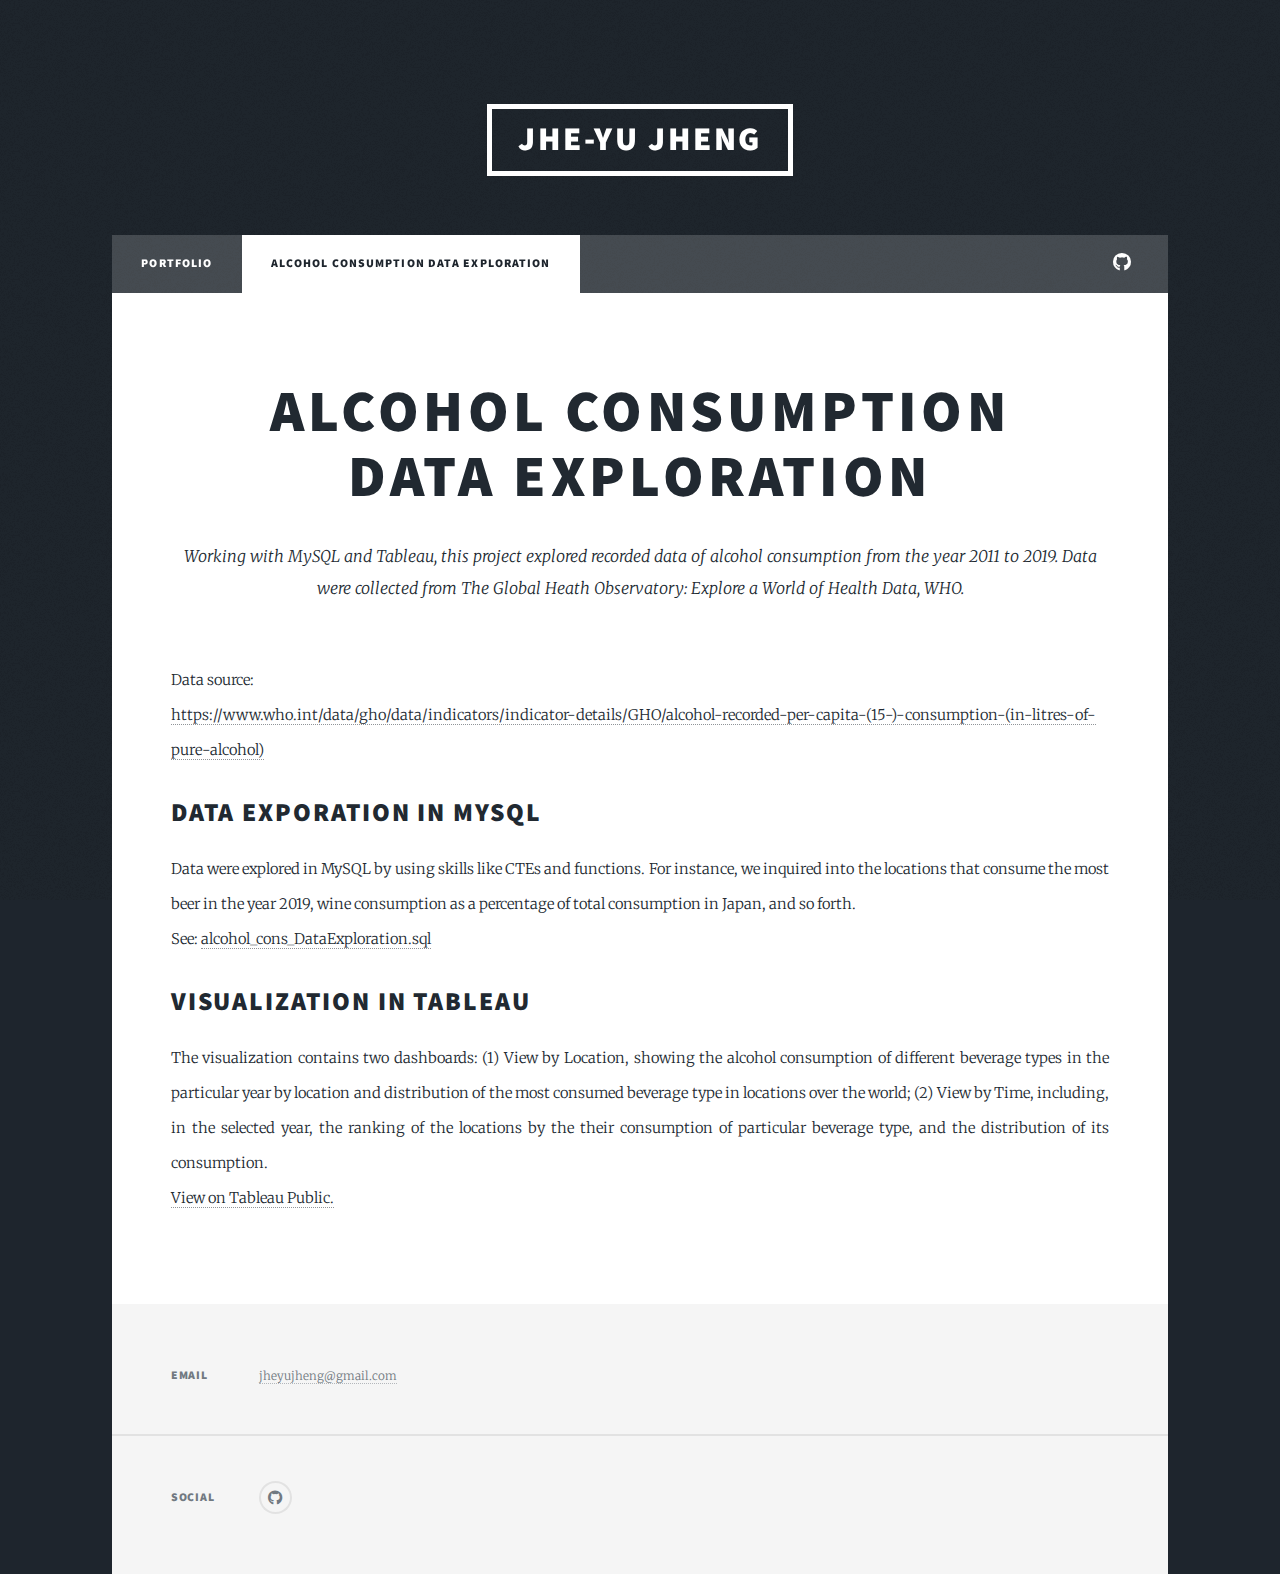
==== commit da811799: "Update alcohol_cons.html" ====
--- a/alcohol_cons.html
+++ b/alcohol_cons.html
@@ -49,7 +49,7 @@
 								<p>
 								Data source:<br/> <a href="https://www.who.int/data/gho/data/indicators/indicator-details/GHO/alcohol-recorded-per-capita-(15-)-consumption-(in-litres-of-pure-alcohol)">https://www.who.int/data/gho/data/indicators/indicator-details/GHO/alcohol-recorded-per-capita-(15-)-consumption-(in-litres-of-pure-alcohol)</a></p>
 								<h2>Data Exporation in MySQL</h2>
-								<p>Data were explored in MySQL by using skills like CTEs and funtions.
+								<p>Data were explored in MySQL by using skills like CTEs and functions.
 									For instance, we inquired into the locations that consume the most beer in the year 2019,
 									wine consumption as a percentage of total consumption in Japan, and so forth.<br/>
 									See: <a href="https://github.com/JerryJheng/portfolio/blob/main/alcohol_cons_DataExploration.sql">alcohol_cons_DataExploration.sql</a></p>
@@ -96,4 +96,4 @@
 			<script src="assets/js/main.js"></script>
 
 	</body>
-</html>+</html>
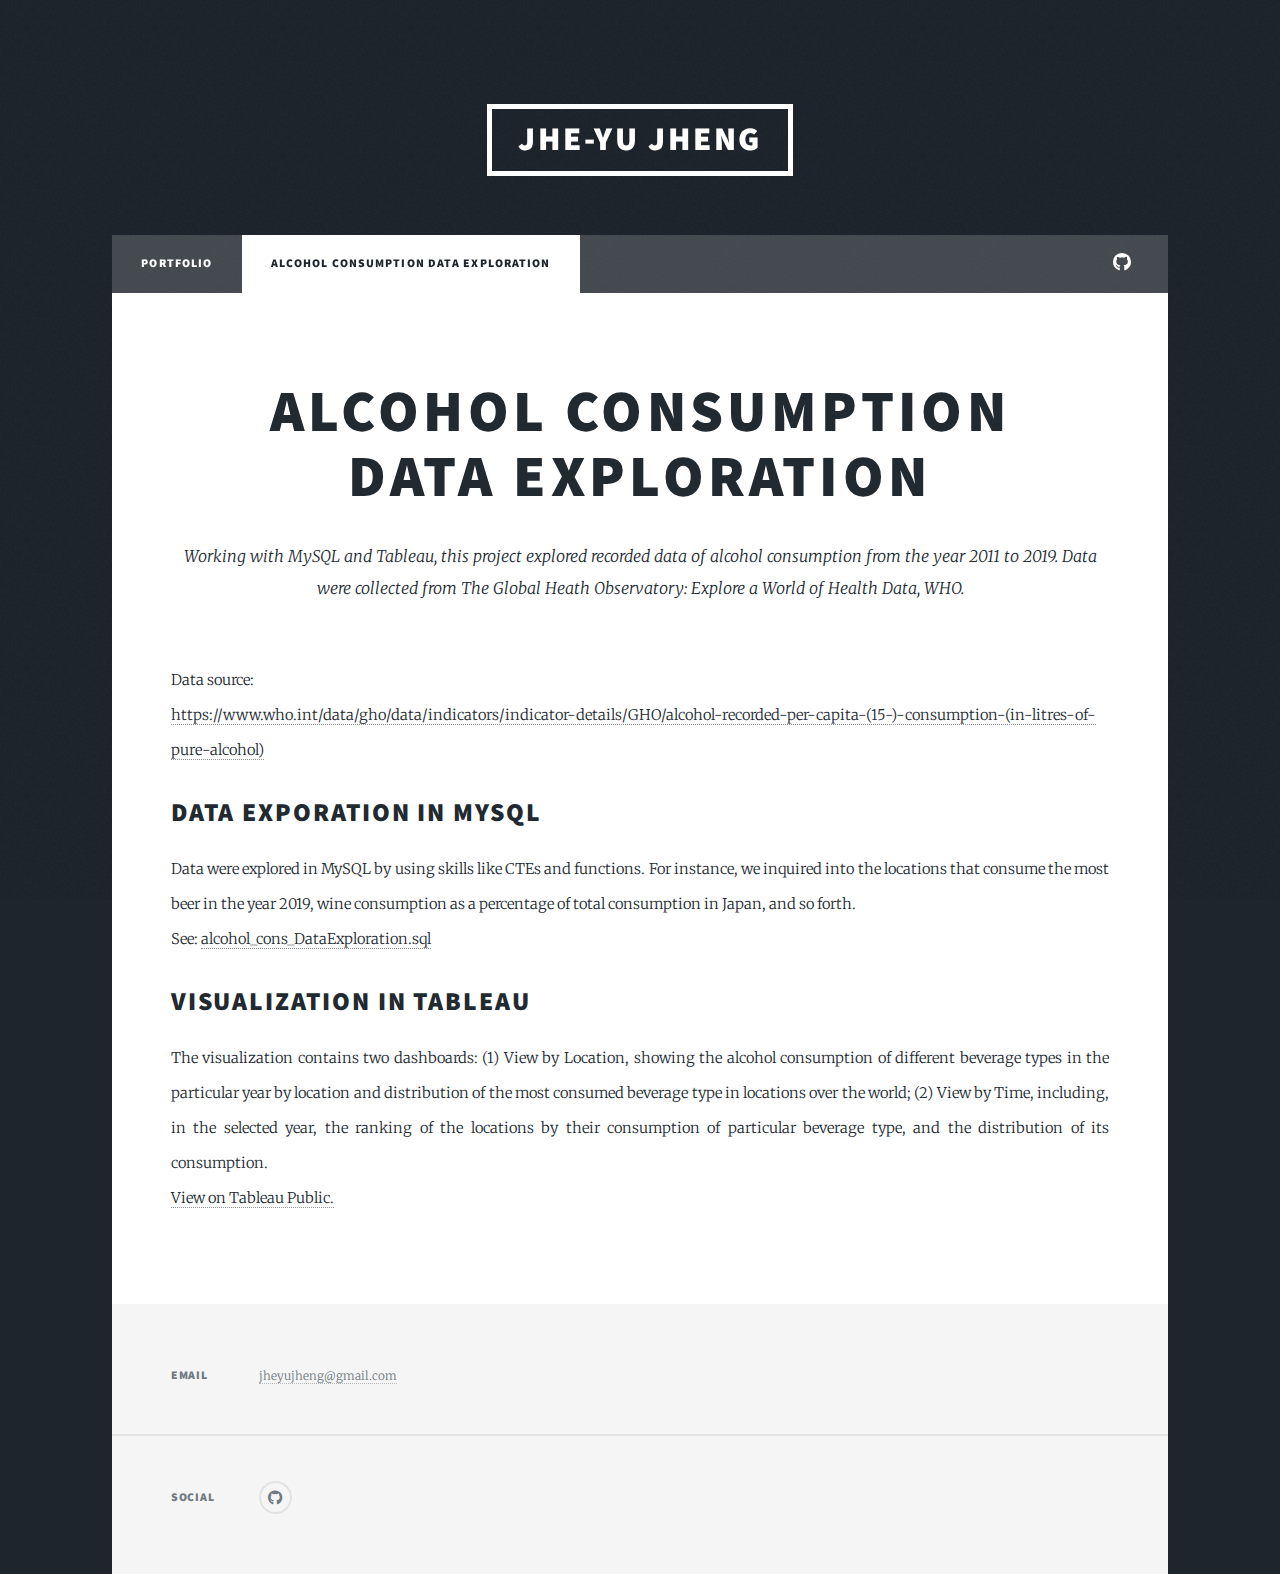
==== commit 16bc6b97: "Update alcohol_cons.html" ====
--- a/alcohol_cons.html
+++ b/alcohol_cons.html
@@ -54,7 +54,7 @@
 									wine consumption as a percentage of total consumption in Japan, and so forth.<br/>
 									See: <a href="https://github.com/JerryJheng/portfolio/blob/main/alcohol_cons_DataExploration.sql">alcohol_cons_DataExploration.sql</a></p>
 								<h2>Visualization in Tableau</h2>
-								<p>The visualization contains two dashboards: (1) View by Location, showing the alcohol consumption of different beverage types in the particular year by location and distribution of the most consumed beverage type in locations over the world; (2) View by Time, including, in the selected year, the ranking of the locations by the their consumption of particular beverage type, and the distribution of its consumption.<br/>
+								<p>The visualization contains two dashboards: (1) View by Location, showing the alcohol consumption of different beverage types in the particular year by location and distribution of the most consumed beverage type in locations over the world; (2) View by Time, including, in the selected year, the ranking of the locations by their consumption of particular beverage type, and the distribution of its consumption.<br/>
 								<a href="https://public.tableau.com/views/AlcoholConsumptionDataExploration/AlcoholConsumptionByLocation?:language=zh-TW&:display_count=n&:origin=viz_share_link">View on Tableau Public.</a></p>
 									
 								<div class='tableauPlaceholder' id='viz1659252611227' style='position: relative'><noscript><a href='#'><img alt='    Alcohol, Total per Capita Consumption (in litres of pure alcohol) By Location ' src='https:&#47;&#47;public.tableau.com&#47;static&#47;images&#47;Al&#47;AlcoholConsumptionDataExploration&#47;AlcoholConsumptionByLocation&#47;1_rss.png' style='border: none' /></a></noscript><object class='tableauViz'  style='display:none;'><param name='host_url' value='https%3A%2F%2Fpublic.tableau.com%2F' /> <param name='embed_code_version' value='3' /> <param name='site_root' value='' /><param name='name' value='AlcoholConsumptionDataExploration&#47;AlcoholConsumptionByLocation' /><param name='tabs' value='no' /><param name='toolbar' value='yes' /><param name='static_image' value='https:&#47;&#47;public.tableau.com&#47;static&#47;images&#47;Al&#47;AlcoholConsumptionDataExploration&#47;AlcoholConsumptionByLocation&#47;1.png' /> <param name='animate_transition' value='yes' /><param name='display_static_image' value='yes' /><param name='display_spinner' value='yes' /><param name='display_overlay' value='yes' /><param name='display_count' value='yes' /><param name='language' value='zh-TW' /></object></div>                <script type='text/javascript'>                    var divElement = document.getElementById('viz1659252611227');                    var vizElement = divElement.getElementsByTagName('object')[0];                    vizElement.style.width='100%';vizElement.style.height=(divElement.offsetWidth*0.75)+'px';                    var scriptElement = document.createElement('script');                    scriptElement.src = 'https://public.tableau.com/javascripts/api/viz_v1.js';                    vizElement.parentNode.insertBefore(scriptElement, vizElement);                </script>
